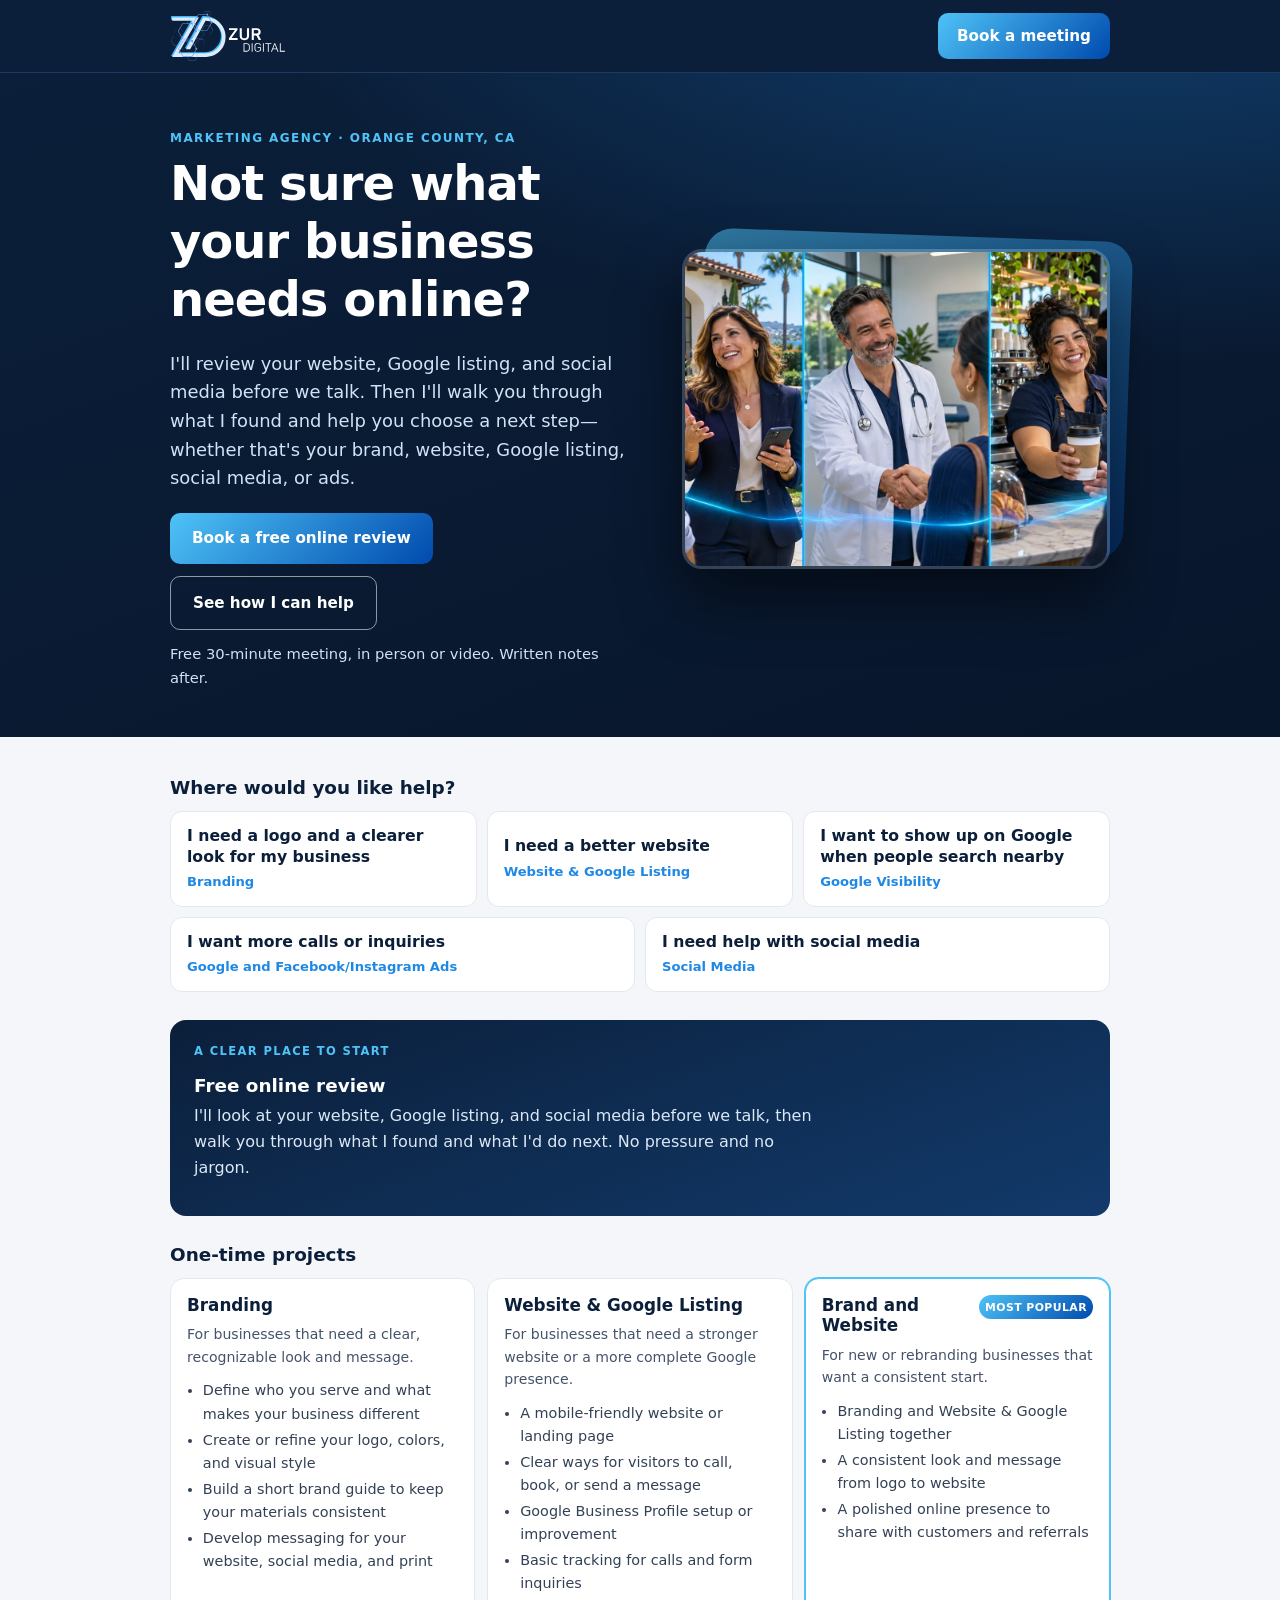
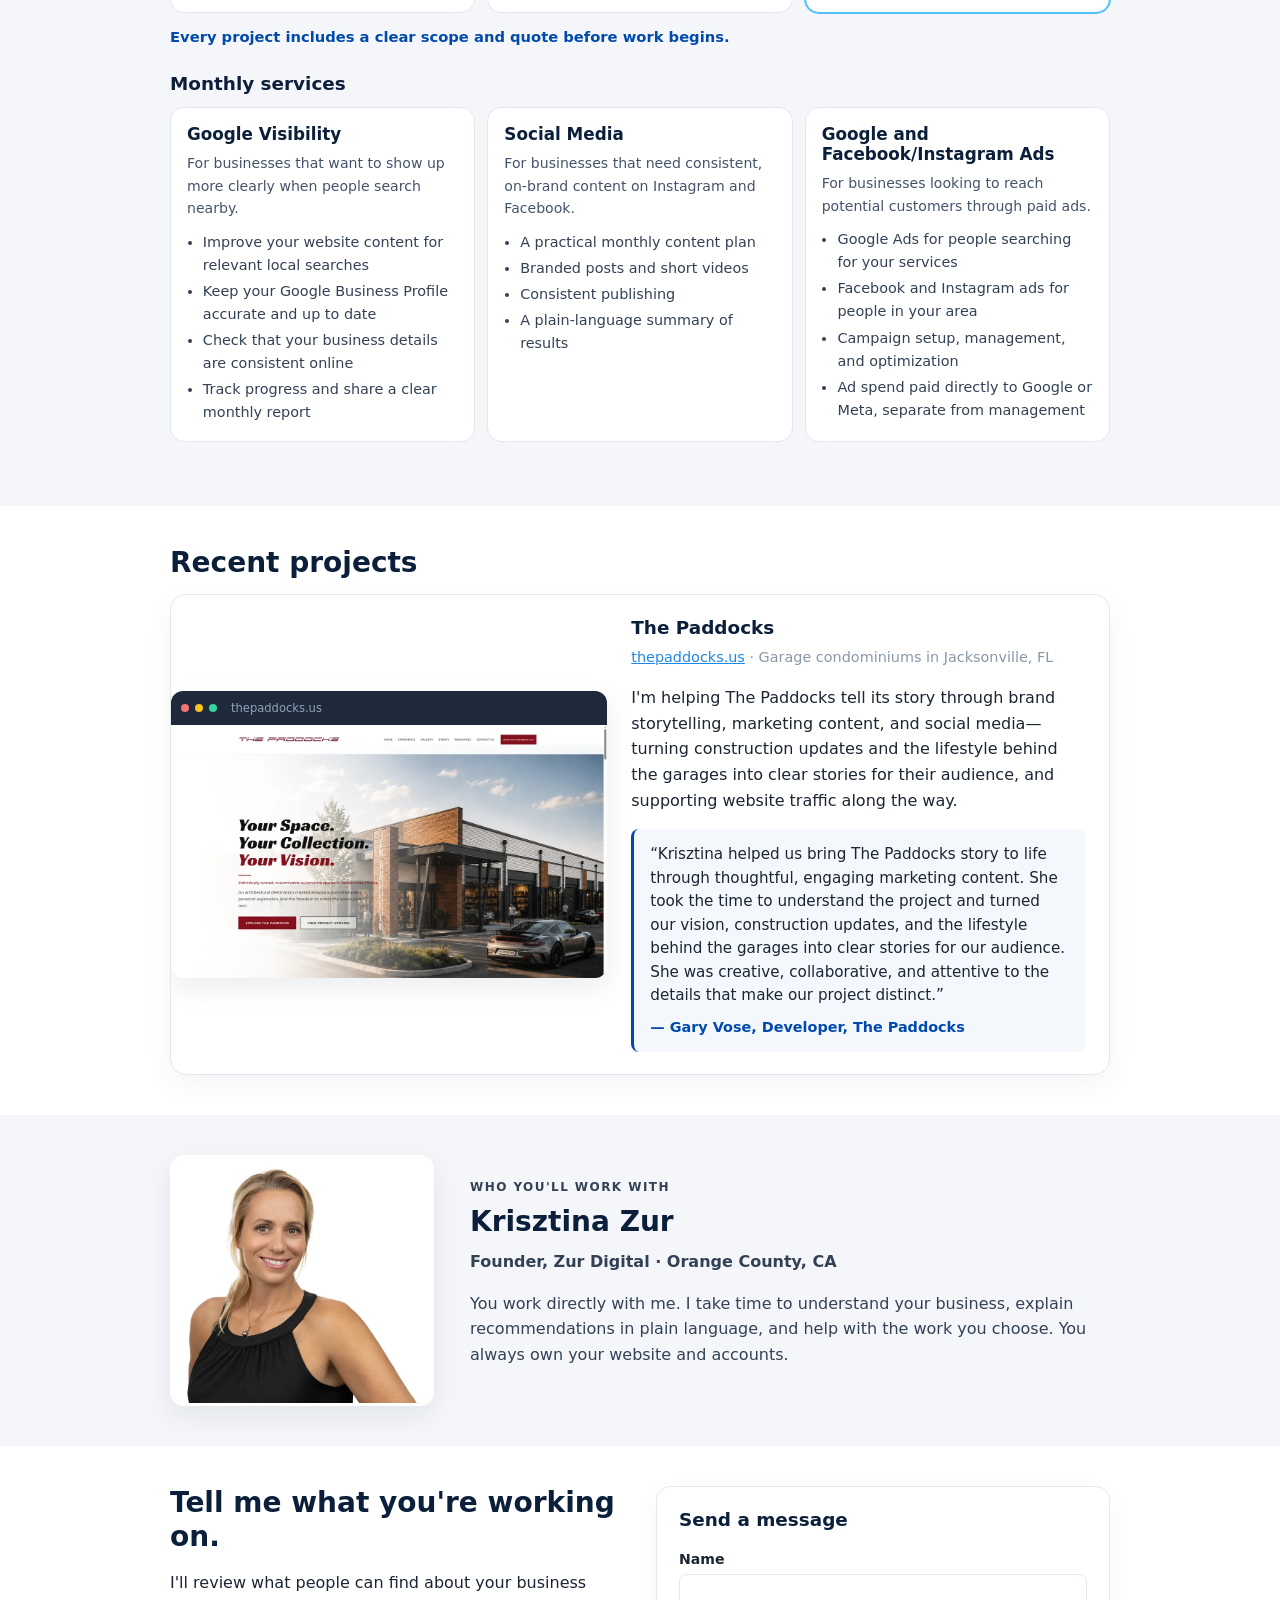
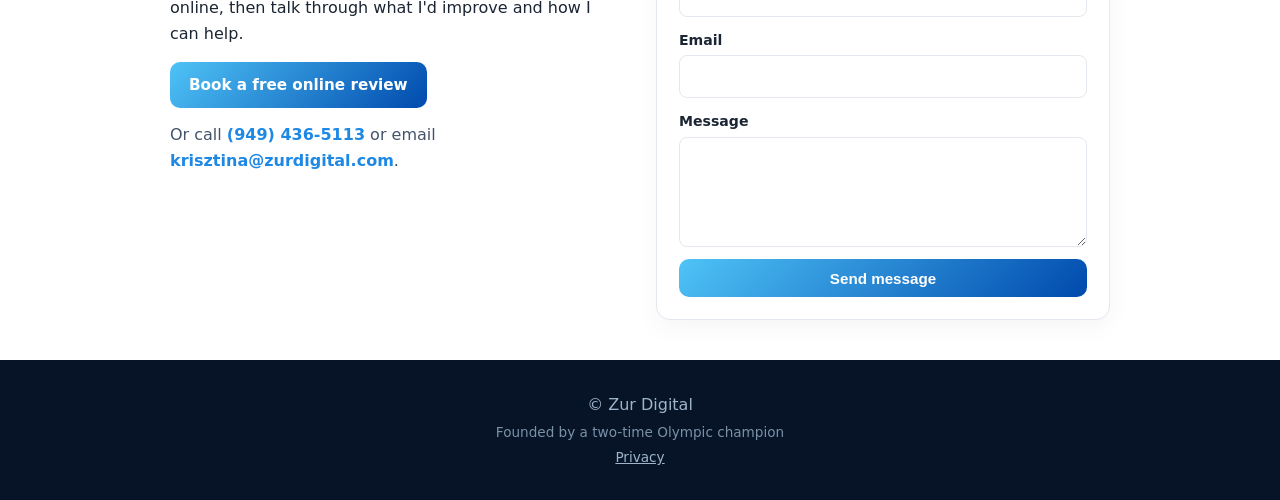
==== index.html @ c1ed2483 "Use krisztina@zurdigital.com as contact email" ====
<!doctype html><html lang="en"><head><meta charset="utf-8"><meta name="viewport" content="width=device-width,initial-scale=1"><title>Zur Digital | Marketing Agency in Orange County, CA</title><meta name="description" content="Zur Digital is a marketing agency in Orange County, CA. Not sure what your business needs online? I'll review your website, Google listing, and social media, then walk you through a clear next step."><link rel="canonical" href="https://zurdigital.com/"><meta property="og:title" content="Zur Digital | Marketing Agency in Orange County, CA"><meta property="og:description" content="Zur Digital is a marketing agency in Orange County, CA. Not sure what your business needs online? I'll review your website, Google listing, and social media, then walk you through a clear next step."><meta property="og:type" content="website"><meta property="og:url" content="https://zurdigital.com/"><meta property="og:image" content="https://zurdigital.com/assets/og/zur-digital-og.jpg"><meta property="og:image:width" content="1200"><meta property="og:image:height" content="630"><meta name="twitter:card" content="summary_large_image"><meta name="twitter:image" content="https://zurdigital.com/assets/og/zur-digital-og.jpg"><link rel="icon" href="favicon.svg" type="image/svg+xml"><link rel="stylesheet" href="styles.css"><script type="application/ld+json">{
 "@context": "https://schema.org",
 "@type": [
  "ProfessionalService",
  "LocalBusiness"
 ],
 "name": "Zur Digital \u2014 Marketing Agency in Orange County, CA",
 "url": "https://zurdigital.com",
 "logo": "https://zurdigital.com/logos/zd-logo-crop.svg",
 "email": "krisztina@zurdigital.com",
 "telephone": "(949) 436-5113",
 "description": "Zur Digital is a marketing agency in Orange County, CA. I help local businesses with brand, website, Google listing, social media, and ads\u2014starting with a free online review.",
 "areaServed": {
  "@type": "AdministrativeArea",
  "name": "Orange County, CA"
 },
 "founder": {
  "@type": "Person",
  "name": "Krisztina Zur"
 }
}</script></head><body id="top"><header class="hdr"><div class="wrap nav"><a href="#top" class="logo"><img src="logos/zd-logo-light.svg" alt="Zur Digital" width="190" height="96" class="logoimg"></a><a class="btn" href="https://calendly.com/krisztinazur/new-meeting" target="_blank" rel="noopener">Book a meeting</a></div></header><main><section class="hero"><div class="wrap hero-grid"><div class="hero-copy"><p class="eyebrow">Marketing Agency · Orange County, CA</p><h1>Not sure what your business needs online?</h1><p class="lead">I'll review your website, Google listing, and social media before we talk. Then I'll walk you through what I found and help you choose a next step—whether that's your brand, website, Google listing, social media, or ads.</p><div class="row"><a class="btn lg" href="https://calendly.com/krisztinazur/new-meeting" target="_blank" rel="noopener">Book a free online review</a><a class="btn ghost lg" href="#offer">See how I can help</a></div><p class="cta-note">Free 30-minute meeting, in person or video. Written notes after.</p></div><div class="hero-visual"><div class="hero-photo-wrap"><img class="hero-photo" src="assets/hero/hero-clients.webp" alt="Local business owner with a phone outside a sunny storefront" width="1152" height="864"></div></div></div></section>
<section id="offer" class="alt"><div class="wrap offer-wrap"><div class="picker" id="need"><h3 class="picker-title">Where would you like help?</h3><div class="need-cards"><a class="need" href="#branding"><span>I need a logo and a clearer look for my business</span><em>Branding</em></a><a class="need" href="#website-google-listing"><span>I need a better website</span><em>Website &amp; Google Listing</em></a><a class="need" href="#google-visibility"><span>I want to show up on Google when people search nearby</span><em>Google Visibility</em></a><a class="need" href="#google-facebook-instagram-ads"><span>I want more calls or inquiries</span><em>Google and Facebook/Instagram Ads</em></a><a class="need" href="#social-media"><span>I need help with social media</span><em>Social Media</em></a></div></div><div class="audit" id="free-online-review"><p class="step-label">A clear place to start</p><h3>Free online review</h3><p>I'll look at your website, Google listing, and social media before we talk, then walk you through what I found and what I'd do next. No pressure and no jargon.</p></div><div class="pkg-group"><h3 class="group-title">One-time projects</h3><div class="pkg-grid"><article class="pkg" id="branding"><div class="pkg-head"><h4>Branding</h4></div><p class="best">For businesses that need a clear, recognizable look and message.</p><ul><li>Define who you serve and what makes your business different</li><li>Create or refine your logo, colors, and visual style</li><li>Build a short brand guide to keep your materials consistent</li><li>Develop messaging for your website, social media, and print</li></ul></article><article class="pkg" id="website-google-listing"><div class="pkg-head"><h4>Website &amp; Google Listing</h4></div><p class="best">For businesses that need a stronger website or a more complete Google presence.</p><ul><li>A mobile-friendly website or landing page</li><li>Clear ways for visitors to call, book, or send a message</li><li>Google Business Profile setup or improvement</li><li>Basic tracking for calls and form inquiries</li></ul></article><article class="pkg popular" id="brand-and-website"><div class="pkg-head"><h4>Brand and Website</h4><span class="pkg-tag">Most popular</span></div><p class="best">For new or rebranding businesses that want a consistent start.</p><ul><li>Branding and Website &amp; Google Listing together</li><li>A consistent look and message from logo to website</li><li>A polished online presence to share with customers and referrals</li></ul></article></div><p class="scope-line">Every project includes a clear scope and quote before work begins.</p></div><div class="pkg-group" id="monthly"><h3 class="group-title">Monthly services</h3><div class="pkg-grid"><article class="pkg" id="google-visibility"><div class="pkg-head"><h4>Google Visibility</h4></div><p class="best">For businesses that want to show up more clearly when people search nearby.</p><ul><li>Improve your website content for relevant local searches</li><li>Keep your Google Business Profile accurate and up to date</li><li>Check that your business details are consistent online</li><li>Track progress and share a clear monthly report</li></ul></article><article class="pkg" id="social-media"><div class="pkg-head"><h4>Social Media</h4></div><p class="best">For businesses that need consistent, on-brand content on Instagram and Facebook.</p><ul><li>A practical monthly content plan</li><li>Branded posts and short videos</li><li>Consistent publishing</li><li>A plain-language summary of results</li></ul></article><article class="pkg" id="google-facebook-instagram-ads"><div class="pkg-head"><h4>Google and Facebook/Instagram Ads</h4></div><p class="best">For businesses looking to reach potential customers through paid ads.</p><ul><li>Google Ads for people searching for your services</li><li>Facebook and Instagram ads for people in your area</li><li>Campaign setup, management, and optimization</li><li>Ad spend paid directly to Google or Meta, separate from management</li></ul></article></div></div></div></section>
<section id="work"><div class="wrap"><h2>Recent projects</h2><article class="work-card"><div class="work-visual"><figure class="browser"><div class="browser-bar"><span></span><span></span><span></span><em>thepaddocks.us</em></div><img src="assets/work/paddocks-1.webp" alt="The Paddocks website" width="1200" height="695" loading="lazy"></figure></div><div class="work-copy"><h3>The Paddocks</h3><p class="tag"><a href="https://thepaddocks.us" target="_blank" rel="noopener">thepaddocks.us</a> · Garage condominiums in Jacksonville, FL</p><p>I'm helping The Paddocks tell its story through brand storytelling, marketing content, and social media—turning construction updates and the lifestyle behind the garages into clear stories for their audience, and supporting website traffic along the way.</p><blockquote class="quote"><p>&ldquo;Krisztina helped us bring The Paddocks story to life through thoughtful, engaging marketing content. She took the time to understand the project and turned our vision, construction updates, and the lifestyle behind the garages into clear stories for our audience. She was creative, collaborative, and attentive to the details that make our project distinct.&rdquo;</p><cite>&mdash; Gary Vose, Developer, The Paddocks</cite></blockquote></div></article></div></section>
<section id="about" class="alt"><div class="wrap about-grid"><div class="about-photo"><img src="assets/krisztina-zur.webp" alt="Krisztina Zur, founder of Zur Digital" width="800" height="760" loading="lazy"></div><div class="about-copy"><p class="eyebrow">Who you'll work with</p><h2>Krisztina Zur</h2><p class="role">Founder, Zur Digital · Orange County, CA</p><p>You work directly with me. I take time to understand your business, explain recommendations in plain language, and help with the work you choose. You always own your website and accounts.</p></div></div></section>
<section id="contact"><div class="wrap contact-grid"><div class="contact-info"><h2>Tell me what you're working on.</h2><p>I'll review what people can find about your business online, then talk through what I'd improve and how I can help.</p><a class="btn" href="https://calendly.com/krisztinazur/new-meeting" target="_blank" rel="noopener">Book a free online review</a><p class="or-reach">Or call <a href="tel:+19494365113">(949) 436-5113</a> or email <a href="mailto:krisztina@zurdigital.com">krisztina@zurdigital.com</a>.</p></div><form class="form" name="contact" method="POST" data-netlify="true" netlify-honeypot="bot-field" action="/thanks.html"><input type="hidden" name="form-name" value="contact"><p class="hp"><label>Don't fill this out <input name="bot-field"></label></p><h3>Send a message</h3><label>Name<input name="name" required autocomplete="name"></label><label>Email<input type="email" name="email" required autocomplete="email"></label><label>Message<textarea name="message" rows="4" required></textarea></label><button class="btn" type="submit">Send message</button></form></div></section></main><footer class="ftr"><div class="wrap"><p>© Zur Digital</p><p class="small">Founded by a two-time Olympic champion</p><p class="small ftr-links"><a href="privacy.html">Privacy</a></p></div></footer></body></html>
---- styles.css ----
:root{
  --navy:#0B1F3A;
  --brand:#004aad;
  --sky:#4FC3F7;
  --blue:#1E88E5;
  --g1:#F4F6F9;
  --g2:#E3E8EF;
  --g3:#8A97A8;
  --ink:#1B2533;
}
*{box-sizing:border-box}
html{scroll-behavior:smooth}
body{margin:0;font:16px/1.6 Inter,"Segoe UI",system-ui,Arial,sans-serif;color:var(--ink);background:#fff}
a{color:var(--blue)}
a:hover{color:var(--brand)}
h1,h2,h3,h4{line-height:1.2;color:var(--navy);margin:0 0 .4em}
h1{font-size:clamp(2rem,5vw,3rem)}
h2{font-size:clamp(1.35rem,3vw,1.75rem)}
h3{font-size:1.15rem}
h4{font-size:1.05rem}
.wrap{max-width:980px;margin:auto;padding:0 20px}
section{padding:40px 0}
.alt{background:var(--g1)}
.eyebrow{text-transform:uppercase;letter-spacing:.12em;font-size:.75rem;font-weight:700;color:var(--blue);margin:0 0 .6em}
.small{font-size:.85rem;color:var(--g3)}
.tag{color:var(--g3);font-size:.9rem;margin:0 0 12px}
.lead{font-size:1.12rem;max-width:34em;color:#334155;margin:0 0 1.1em}
.role{font-weight:600;color:var(--brand);margin:0 0 .8em}
.row{display:flex;gap:12px;flex-wrap:wrap;margin-top:8px;align-items:center}

.btn{
  display:inline-block;background:linear-gradient(135deg,var(--sky),var(--brand));
  color:#fff!important;font-weight:700;padding:.7em 1.25em;border-radius:10px;
  text-decoration:none;border:0;cursor:pointer;font-size:.95rem;
}
.btn.lg{padding:.9em 1.45em}
.btn.ghost{
  background:transparent;border:1.5px solid var(--brand);color:var(--brand)!important;
}
.hero .btn.ghost{border-color:rgba(255,255,255,.55);color:#fff!important}
.hero .btn.ghost:hover{border-color:#fff;background:rgba(255,255,255,.08)}
.btn:hover{filter:brightness(1.05)}

/* Header */
.hdr{background:var(--navy);color:#fff;border-bottom:1px solid #1d3a63;position:sticky;top:0;z-index:9}
.nav{display:flex;align-items:center;justify-content:space-between;min-height:72px}
.logo{display:flex;color:#fff}
.logoimg{height:52px;width:auto}

/* Hero — benefit hook */
.hero{
  background:
    radial-gradient(900px 420px at 90% -20%,#1E88E555,transparent),
    linear-gradient(160deg,var(--navy),#08162b);
  color:#dbe8f5;padding:56px 0 48px;
}
.hero.sm{padding:48px 0}
.hero h1{color:#fff;margin:0 0 .45em;letter-spacing:-.02em}
.hero .eyebrow{color:var(--sky)}
.hero .lead{color:#cfe3f5}
.hero-grid{display:grid;grid-template-columns:1.05fr .95fr;gap:40px;align-items:center}
.hero-visual{position:relative;display:flex;justify-content:center}
.hero-photo-wrap{
  position:relative;width:100%;max-width:480px;
}
.hero-photo-wrap::before{
  content:"";position:absolute;inset:-14px -18px 18px 18px;
  background:linear-gradient(145deg,#4FC3F788,#004aad66);
  border-radius:28px;z-index:0;transform:rotate(2deg);
}
.hero-photo{
  position:relative;z-index:1;display:block;width:100%;height:auto;
  border-radius:20px;object-fit:cover;aspect-ratio:4/3;
  box-shadow:0 28px 60px #0008;border:3px solid rgba(255,255,255,.18);
}

/* Offer / picker / packages */
.offer-wrap > .picker{margin-top:0}
.picker{margin:0 0 28px}
.picker-title{margin:0 0 12px;font-size:1.15rem}
.need-cards{display:grid;grid-template-columns:repeat(2,1fr);gap:10px}
@media (min-width:821px){.need-cards{grid-template-columns:repeat(6,1fr)}.need-cards .need{grid-column:span 2}.need-cards .need:nth-child(n+4){grid-column:span 3}}
.need{
  display:flex;flex-direction:column;gap:4px;justify-content:center;
  background:#fff;border:1.5px solid var(--g2);border-radius:12px;
  padding:14px 16px;text-decoration:none;color:var(--ink);
  transition:.15s border-color,.15s box-shadow,.15s transform;
}
.need:hover{
  border-color:var(--sky);box-shadow:0 8px 20px #1e88e518;transform:translateY(-1px);color:var(--ink);
}
.need span{font-weight:700;color:var(--navy);font-size:.98rem;line-height:1.3}
.need em{font-style:normal;font-size:.82rem;color:var(--blue);font-weight:600}

.audit{
  background:linear-gradient(160deg,var(--navy),#123a6b);color:#dbe8f5;
  border-radius:16px;padding:22px 24px;margin:0 0 28px;
}
.audit h3{color:#fff;margin:0 0 .35em}
.audit p{margin:0 0 14px;max-width:40em}
.step-label{
  text-transform:uppercase;letter-spacing:.12em;font-size:.72rem;font-weight:700;
  color:var(--sky);margin:0 0 6px;
}

.pkg-group{margin:0 0 24px}
.group-title{margin:0 0 12px}
.group-title span{font-weight:500;color:var(--g3);font-size:.9rem}
.pkg-grid{display:grid;grid-template-columns:repeat(3,1fr);gap:12px}
.pkg{
  background:#fff;border:1px solid var(--g2);border-radius:14px;padding:16px 16px 14px;
  scroll-margin-top:88px;display:flex;flex-direction:column;gap:8px;
}
.pkg.popular{border-color:var(--sky);box-shadow:0 0 0 1px var(--sky)}
.pkg-head{display:flex;align-items:flex-start;justify-content:space-between;gap:8px}
.pkg-head h4{margin:0}
.pkg-tag{
  flex-shrink:0;background:linear-gradient(135deg,var(--sky),var(--brand));
  color:#fff;font-size:.68rem;font-weight:700;letter-spacing:.04em;text-transform:uppercase;
  padding:.3em .55em;border-radius:999px;white-space:nowrap;
}
.best{font-size:.88rem;color:#44536a;margin:0}
.pkg ul{margin:0;padding-left:1.1em;font-size:.9rem;color:#334155}
.pkg li{margin:3px 0}
.pkg-note{font-size:.85rem;color:#44536a;margin:0}
.quote-line{margin-top:auto;padding-top:8px;font-size:.82rem;font-weight:600;color:var(--brand)}
.scope-line{margin:12px 0 0;font-size:.92rem;font-weight:600;color:var(--brand)}
.meet-line{margin:0 0 14px;font-weight:600;color:var(--navy)}
.or-reach{margin:14px 0 0;color:#44536a}
.or-reach a{font-weight:600;text-decoration:none}

/* Recent work */
.work-card{
  margin-top:14px;background:#fff;border:1px solid var(--g2);border-radius:16px;
  overflow:hidden;display:grid;grid-template-columns:1fr 1.15fr;
  box-shadow:0 10px 28px #0b1f3a0c;
}
.work-visual{background:#fff;align-self:center;border-radius:12px;overflow:hidden;box-shadow:0 10px 28px #0b1f3a14}
.work-copy{padding:22px 24px}
.work-note{margin:14px 0 0}
.work-thumbs{display:grid;grid-template-columns:repeat(3,1fr);gap:6px;padding:6px;background:#0f172a}
.work-thumbs img{display:block;width:100%;height:auto;border-radius:4px;object-fit:cover;aspect-ratio:16/10}

.browser{margin:0;overflow:hidden}
.browser-bar{display:flex;align-items:center;gap:6px;padding:8px 10px;background:#1e293b}
.browser-bar span{width:8px;height:8px;border-radius:50%;background:#64748b}
.browser-bar span:nth-child(1){background:#f87171}
.browser-bar span:nth-child(2){background:#fbbf24}
.browser-bar span:nth-child(3){background:#34d399}
.browser-bar em{margin-left:8px;color:#94a3b8;font-style:normal;font-size:.72rem}
.browser img{display:block;width:100%;height:auto}
.quote{
  margin:0;padding:14px 16px;border-left:3px solid var(--brand);
  background:#f4f8fd;border-radius:8px;font-size:.95rem;line-height:1.55;
}
.quote p{margin:0}
.quote cite{display:block;margin-top:8px;font-style:normal;font-weight:700;color:var(--brand);font-size:.9rem}

/* About — founder lower on page */
.about-grid{display:grid;grid-template-columns:264px 1fr;gap:36px;align-items:center}
.about-photo img{
  width:100%;height:auto;
  border-radius:14px;display:block;border:3px solid #fff;box-shadow:0 10px 28px #0b1f3a14;
}
.about-copy p{max-width:40em;color:#334155}

/* Contact */
.contact-grid{display:grid;grid-template-columns:1fr 1fr;gap:32px;align-items:start}
.reach{list-style:none;padding:0;margin:0 0 18px}
.reach li{margin:6px 0;font-size:1.05rem}
.reach a{font-weight:600;text-decoration:none}
.form{
  background:#fff;border:1px solid var(--g2);border-radius:14px;padding:22px;
  display:grid;gap:12px;box-shadow:0 8px 24px #0b1f3a0a;
}
.form h3{margin:0 0 4px}
.form label{display:grid;gap:4px;font-weight:600;font-size:.88rem}
.form input,.form textarea{
  font:inherit;padding:.65em .75em;border:1px solid var(--g2);border-radius:8px;
}
.form input:focus,.form textarea:focus{outline:2px solid var(--sky);border-color:transparent}
.hp{position:absolute;left:-10000px;height:1px;overflow:hidden}

/* Footer */
.ftr{background:#071427;color:#9fb4cc;padding:28px 0;text-align:center}
.ftr p{margin:.25em 0}
.ftr .small{color:#7a91a8}


.cta-note{margin:12px 0 0;font-size:.92rem;color:#cfe3f5;max-width:32em}
.ftr a{color:#9fb4cc;text-decoration:underline}
.ftr a:hover{color:#fff}
.ftr-links{margin-top:.6em}
.legal{max-width:40em}
.legal h2{margin:1.4em 0 .4em}
.legal p{color:#334155;margin:0 0 .85em}
.legal .updated{font-size:.85rem;color:var(--g3);margin:0 0 1.2em}
@media(max-width:820px){
  .hero-grid,.pkg-grid{grid-template-columns:1fr}
  .need-cards{grid-template-columns:1fr}
  .hero{padding:40px 0 36px}
}
@media(max-width:720px){
  .about-grid{grid-template-columns:1fr;gap:18px;text-align:center}
  .about-photo{display:flex;justify-content:center}
  .about-copy p{margin-left:auto;margin-right:auto}
  .work-card,.contact-grid{grid-template-columns:1fr}
  section{padding:32px 0}
  .nav{min-height:64px}
  .logoimg{height:44px}
  .hero h1{font-size:clamp(1.75rem,8vw,2.3rem)}
  .hero-photo-wrap{max-width:360px;margin:0 auto}
  .hero-photo-wrap::before{inset:-10px -12px 12px 12px;border-radius:22px}
}
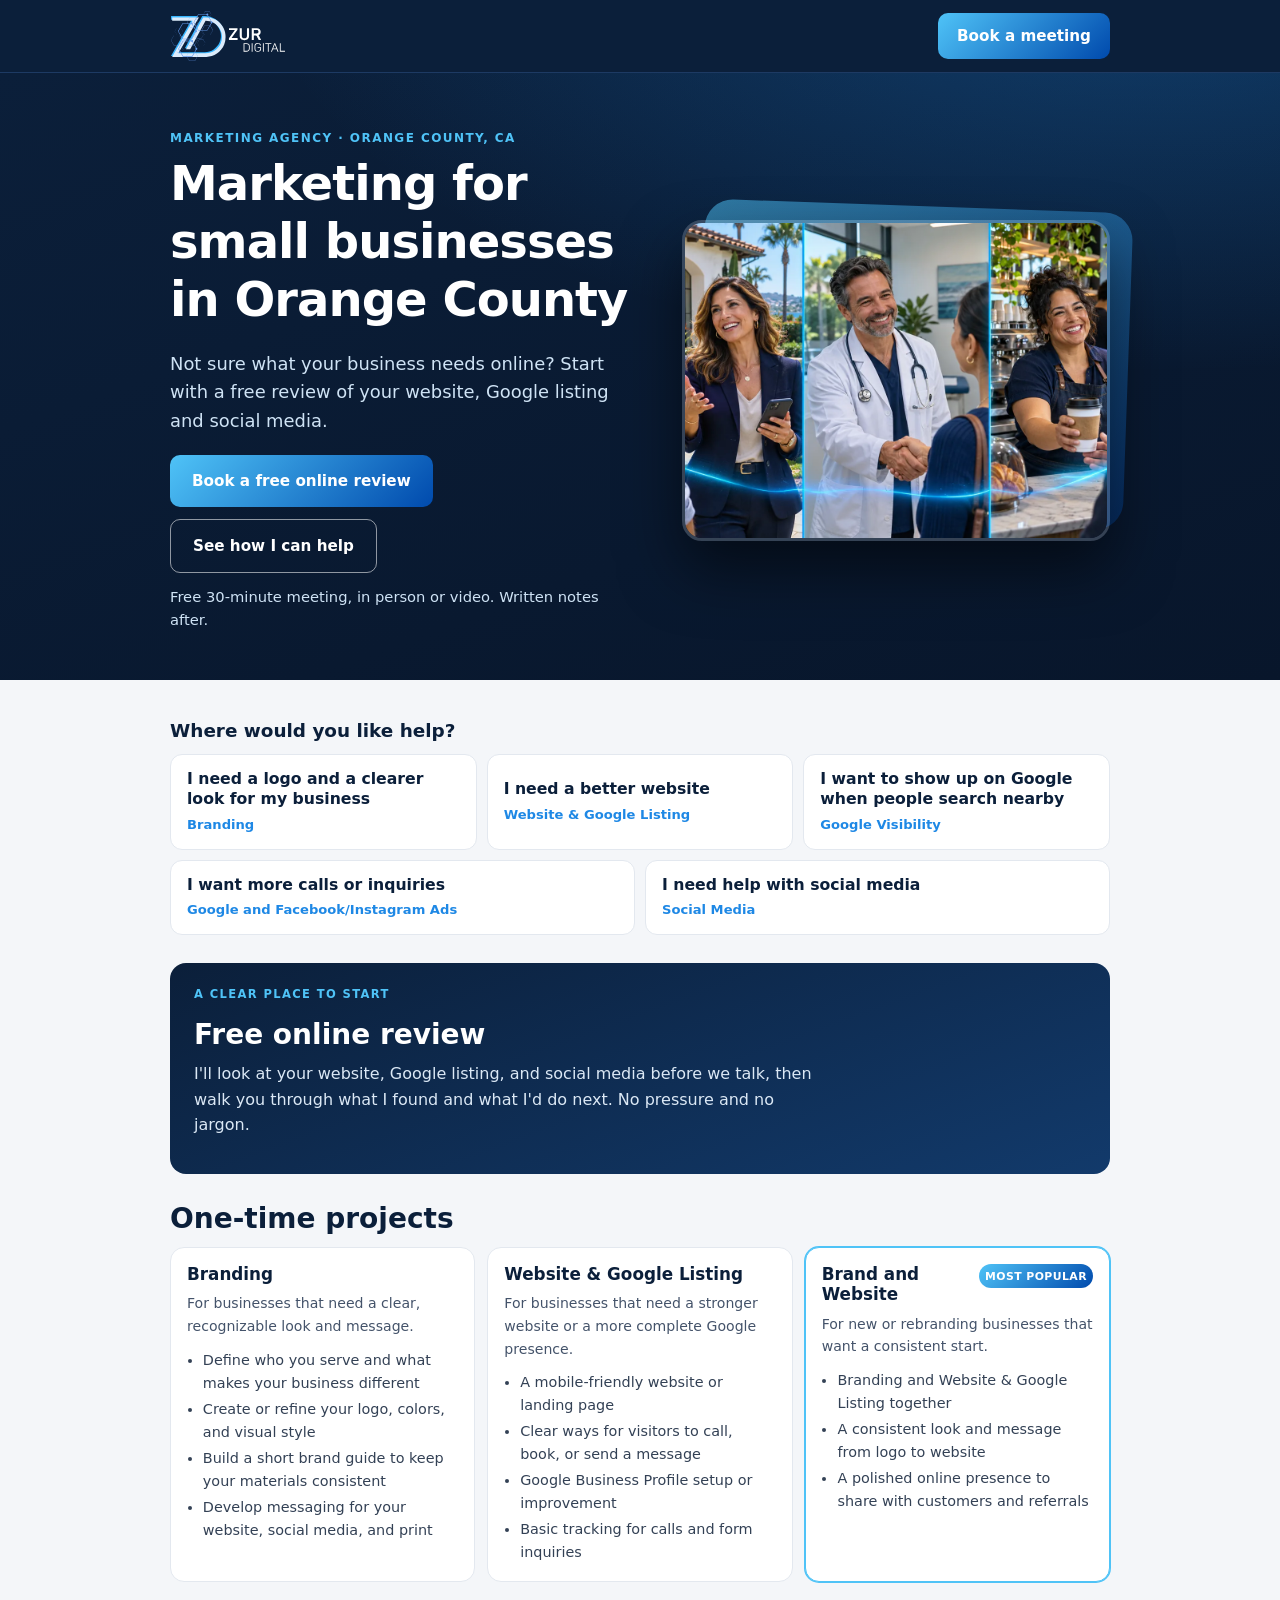
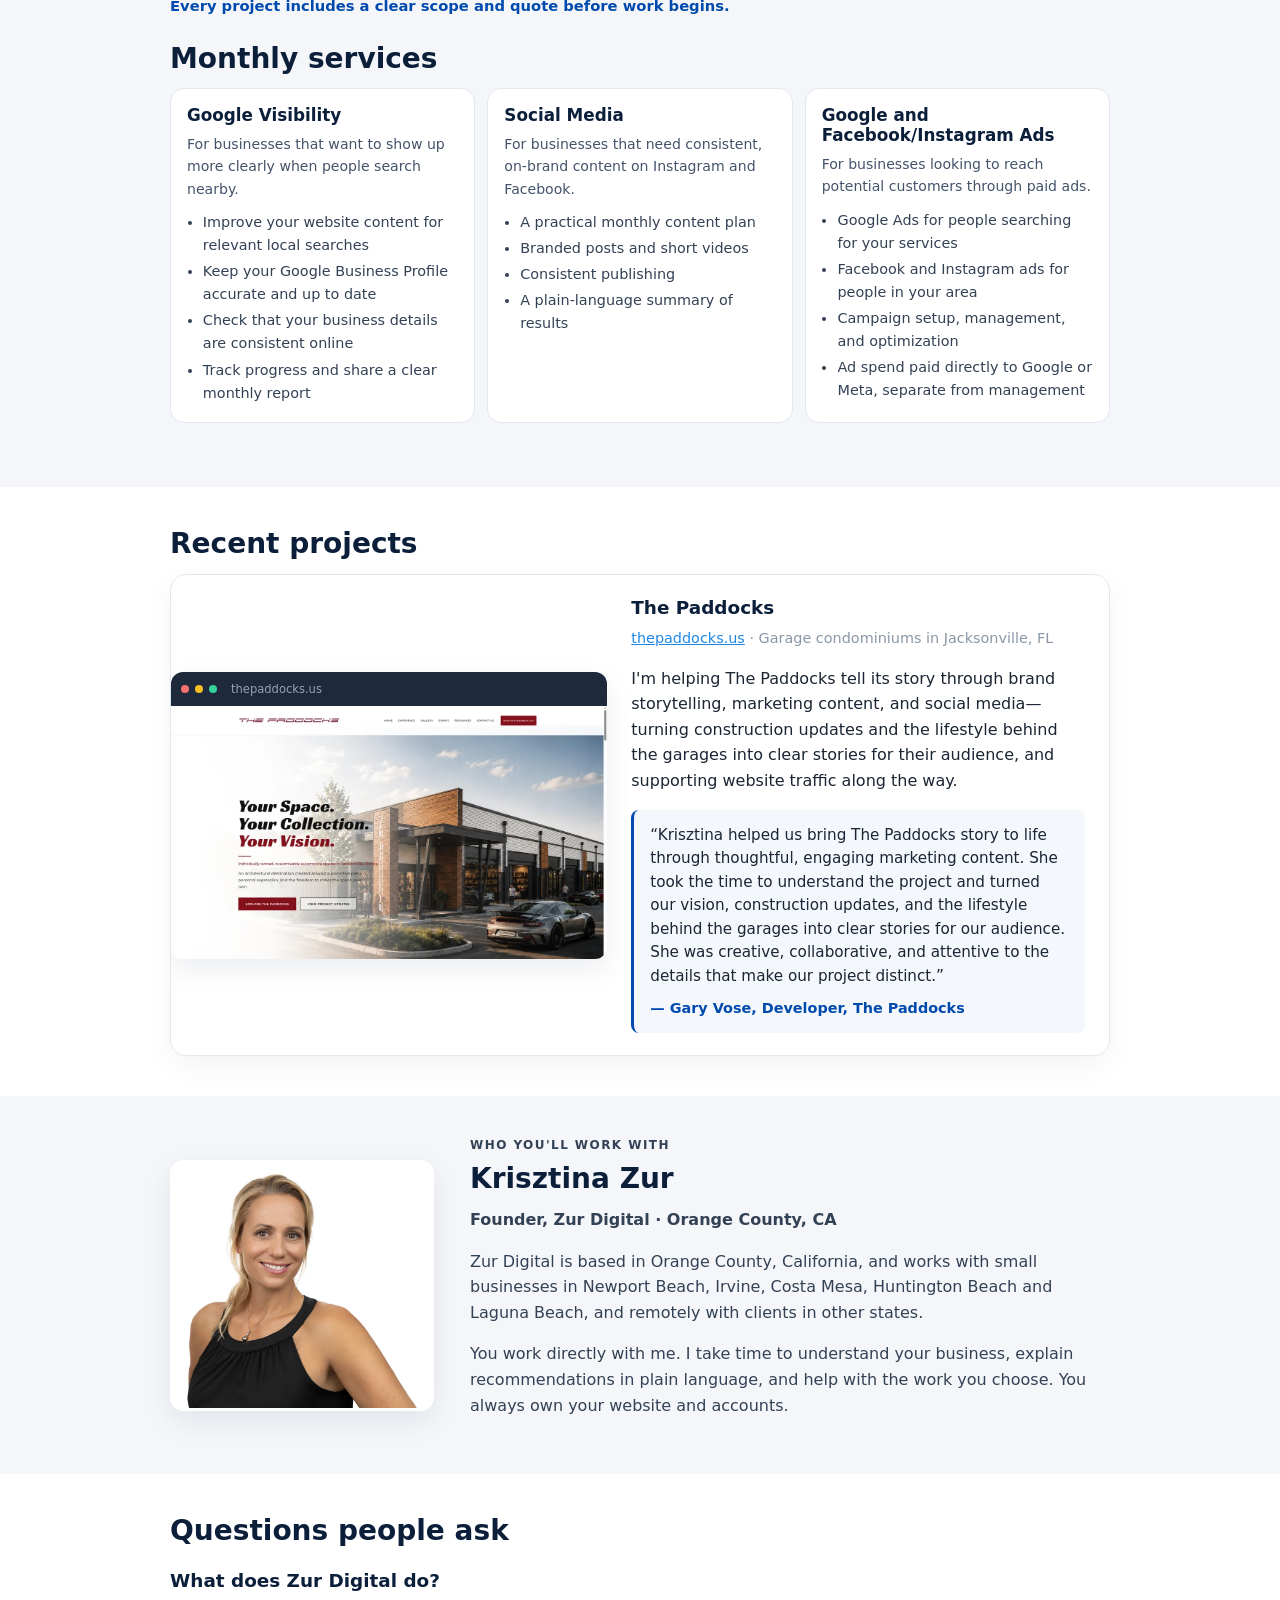
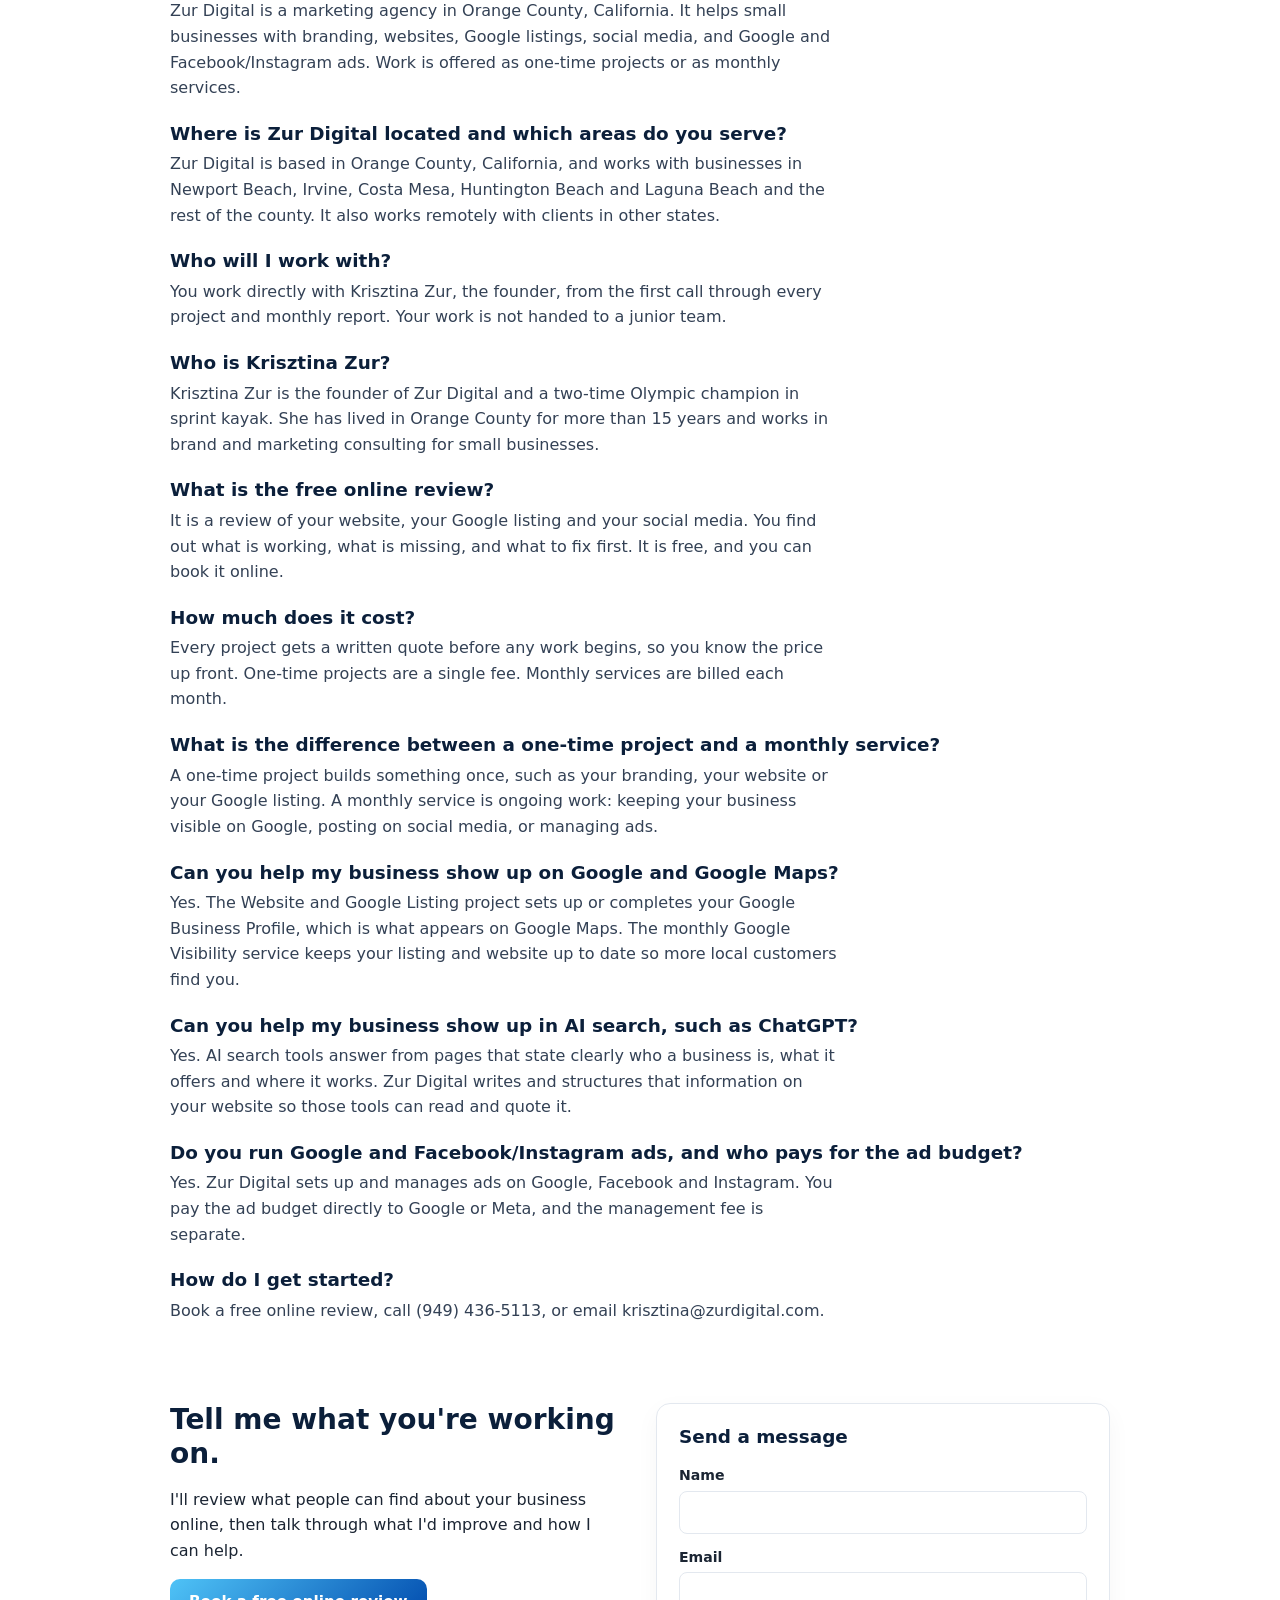
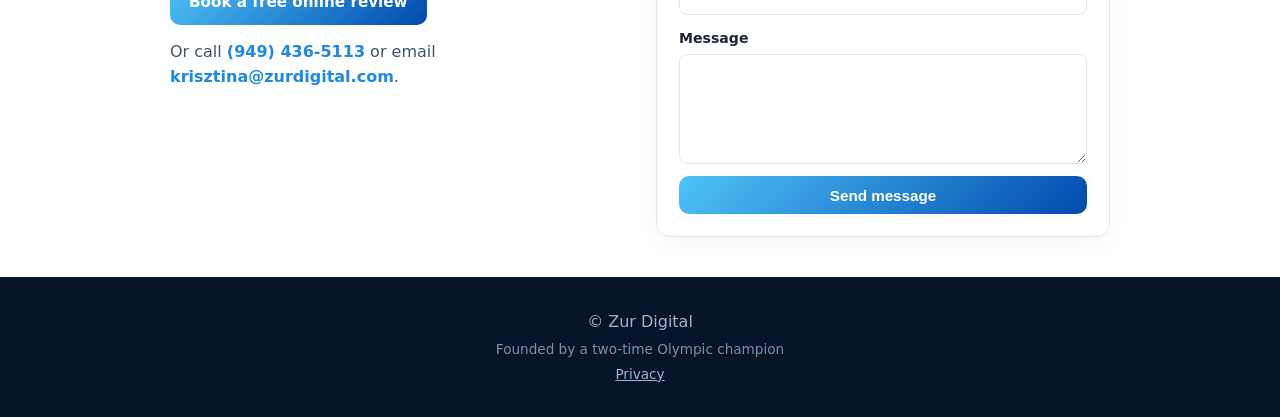
==== commit dc0747a2: "Add home page search additions (preview only) New H1 and supporting line, a service-area sentence, a" ====
--- a/index.html
+++ b/index.html
@@ -1,25 +1,193 @@
-<!doctype html><html lang="en"><head><meta charset="utf-8"><meta name="viewport" content="width=device-width,initial-scale=1"><title>Zur Digital | Marketing Agency in Orange County, CA</title><meta name="description" content="Zur Digital is a marketing agency in Orange County, CA. Not sure what your business needs online? I'll review your website, Google listing, and social media, then walk you through a clear next step."><link rel="canonical" href="https://zurdigital.com/"><meta property="og:title" content="Zur Digital | Marketing Agency in Orange County, CA"><meta property="og:description" content="Zur Digital is a marketing agency in Orange County, CA. Not sure what your business needs online? I'll review your website, Google listing, and social media, then walk you through a clear next step."><meta property="og:type" content="website"><meta property="og:url" content="https://zurdigital.com/"><meta property="og:image" content="https://zurdigital.com/assets/og/zur-digital-og.jpg"><meta property="og:image:width" content="1200"><meta property="og:image:height" content="630"><meta name="twitter:card" content="summary_large_image"><meta name="twitter:image" content="https://zurdigital.com/assets/og/zur-digital-og.jpg"><link rel="icon" href="favicon.svg" type="image/svg+xml"><link rel="stylesheet" href="styles.css"><script type="application/ld+json">{
+<!doctype html><html lang="en"><head><meta charset="utf-8"><!-- Google tag (gtag.js) -->
+<script async src="https://www.googletagmanager.com/gtag/js?id=G-2MHFHZ1X98"></script>
+<script>
+  window.dataLayer = window.dataLayer || [];
+  function gtag(){dataLayer.push(arguments);}
+  gtag('js', new Date());
+  gtag('config', 'G-2MHFHZ1X98');
+</script><meta name="viewport" content="width=device-width,initial-scale=1"><title>Zur Digital | Marketing Agency in Orange County, CA</title><meta name="description" content="Zur Digital is a marketing agency in Orange County, CA. Branding, websites, Google listings, social media and ads for small businesses. Free online review."><link rel="canonical" href="https://zurdigital.com/"><meta property="og:title" content="Zur Digital | Marketing Agency in Orange County, CA"><meta property="og:description" content="Zur Digital is a marketing agency in Orange County, CA. Branding, websites, Google listings, social media and ads for small businesses. Free online review."><meta property="og:type" content="website"><meta property="og:url" content="https://zurdigital.com/"><meta property="og:image" content="https://zurdigital.com/assets/og/zur-digital-og.jpg"><meta property="og:image:width" content="1200"><meta property="og:image:height" content="630"><meta name="twitter:card" content="summary_large_image"><meta name="twitter:image" content="https://zurdigital.com/assets/og/zur-digital-og.jpg"><link rel="icon" href="favicon.svg" type="image/svg+xml"><link rel="stylesheet" href="styles.css"><script type="application/ld+json">{
  "@context": "https://schema.org",
- "@type": [
-  "ProfessionalService",
-  "LocalBusiness"
+ "@type": "ProfessionalService",
+ "name": "Zur Digital",
+ "url": "https://zurdigital.com/",
+ "logo": "https://zurdigital.com/logos/zd-logo-crop.svg",
+ "description": "Marketing agency in Orange County, California. Branding, websites, Google listings, social media and ad management for small businesses.",
+ "telephone": "+1-949-436-5113",
+ "email": "krisztina@zurdigital.com",
+ "address": {
+  "@type": "PostalAddress",
+  "addressRegion": "CA",
+  "addressCountry": "US"
+ },
+ "areaServed": [
+  {
+   "@type": "AdministrativeArea",
+   "name": "Orange County, California"
+  },
+  {
+   "@type": "City",
+   "name": "Newport Beach"
+  },
+  {
+   "@type": "City",
+   "name": "Irvine"
+  },
+  {
+   "@type": "City",
+   "name": "Costa Mesa"
+  },
+  {
+   "@type": "City",
+   "name": "Huntington Beach"
+  },
+  {
+   "@type": "City",
+   "name": "Laguna Beach"
+  }
  ],
- "name": "Zur Digital \u2014 Marketing Agency in Orange County, CA",
- "url": "https://zurdigital.com",
- "logo": "https://zurdigital.com/logos/zd-logo-crop.svg",
- "email": "krisztina@zurdigital.com",
- "telephone": "(949) 436-5113",
- "description": "Zur Digital is a marketing agency in Orange County, CA. I help local businesses with brand, website, Google listing, social media, and ads\u2014starting with a free online review.",
- "areaServed": {
-  "@type": "AdministrativeArea",
-  "name": "Orange County, CA"
- },
  "founder": {
   "@type": "Person",
-  "name": "Krisztina Zur"
+  "name": "Krisztina Zur",
+  "jobTitle": "Founder",
+  "description": "Two-time Olympic champion in sprint kayak and founder of Zur Digital."
+ },
+ "hasOfferCatalog": {
+  "@type": "OfferCatalog",
+  "name": "Marketing services",
+  "itemListElement": [
+   {
+    "@type": "Offer",
+    "itemOffered": {
+     "@type": "Service",
+     "name": "Branding"
+    }
+   },
+   {
+    "@type": "Offer",
+    "itemOffered": {
+     "@type": "Service",
+     "name": "Website and Google Listing"
+    }
+   },
+   {
+    "@type": "Offer",
+    "itemOffered": {
+     "@type": "Service",
+     "name": "Google Visibility"
+    }
+   },
+   {
+    "@type": "Offer",
+    "itemOffered": {
+     "@type": "Service",
+     "name": "Social Media Management"
+    }
+   },
+   {
+    "@type": "Offer",
+    "itemOffered": {
+     "@type": "Service",
+     "name": "Google and Facebook/Instagram Ads Management"
+    }
+   }
+  ]
  }
-}</script></head><body id="top"><header class="hdr"><div class="wrap nav"><a href="#top" class="logo"><img src="logos/zd-logo-light.svg" alt="Zur Digital" width="190" height="96" class="logoimg"></a><a class="btn" href="https://calendly.com/krisztinazur/new-meeting" target="_blank" rel="noopener">Book a meeting</a></div></header><main><section class="hero"><div class="wrap hero-grid"><div class="hero-copy"><p class="eyebrow">Marketing Agency · Orange County, CA</p><h1>Not sure what your business needs online?</h1><p class="lead">I'll review your website, Google listing, and social media before we talk. Then I'll walk you through what I found and help you choose a next step—whether that's your brand, website, Google listing, social media, or ads.</p><div class="row"><a class="btn lg" href="https://calendly.com/krisztinazur/new-meeting" target="_blank" rel="noopener">Book a free online review</a><a class="btn ghost lg" href="#offer">See how I can help</a></div><p class="cta-note">Free 30-minute meeting, in person or video. Written notes after.</p></div><div class="hero-visual"><div class="hero-photo-wrap"><img class="hero-photo" src="assets/hero/hero-clients.webp" alt="Local business owner with a phone outside a sunny storefront" width="1152" height="864"></div></div></div></section>
-<section id="offer" class="alt"><div class="wrap offer-wrap"><div class="picker" id="need"><h3 class="picker-title">Where would you like help?</h3><div class="need-cards"><a class="need" href="#branding"><span>I need a logo and a clearer look for my business</span><em>Branding</em></a><a class="need" href="#website-google-listing"><span>I need a better website</span><em>Website &amp; Google Listing</em></a><a class="need" href="#google-visibility"><span>I want to show up on Google when people search nearby</span><em>Google Visibility</em></a><a class="need" href="#google-facebook-instagram-ads"><span>I want more calls or inquiries</span><em>Google and Facebook/Instagram Ads</em></a><a class="need" href="#social-media"><span>I need help with social media</span><em>Social Media</em></a></div></div><div class="audit" id="free-online-review"><p class="step-label">A clear place to start</p><h3>Free online review</h3><p>I'll look at your website, Google listing, and social media before we talk, then walk you through what I found and what I'd do next. No pressure and no jargon.</p></div><div class="pkg-group"><h3 class="group-title">One-time projects</h3><div class="pkg-grid"><article class="pkg" id="branding"><div class="pkg-head"><h4>Branding</h4></div><p class="best">For businesses that need a clear, recognizable look and message.</p><ul><li>Define who you serve and what makes your business different</li><li>Create or refine your logo, colors, and visual style</li><li>Build a short brand guide to keep your materials consistent</li><li>Develop messaging for your website, social media, and print</li></ul></article><article class="pkg" id="website-google-listing"><div class="pkg-head"><h4>Website &amp; Google Listing</h4></div><p class="best">For businesses that need a stronger website or a more complete Google presence.</p><ul><li>A mobile-friendly website or landing page</li><li>Clear ways for visitors to call, book, or send a message</li><li>Google Business Profile setup or improvement</li><li>Basic tracking for calls and form inquiries</li></ul></article><article class="pkg popular" id="brand-and-website"><div class="pkg-head"><h4>Brand and Website</h4><span class="pkg-tag">Most popular</span></div><p class="best">For new or rebranding businesses that want a consistent start.</p><ul><li>Branding and Website &amp; Google Listing together</li><li>A consistent look and message from logo to website</li><li>A polished online presence to share with customers and referrals</li></ul></article></div><p class="scope-line">Every project includes a clear scope and quote before work begins.</p></div><div class="pkg-group" id="monthly"><h3 class="group-title">Monthly services</h3><div class="pkg-grid"><article class="pkg" id="google-visibility"><div class="pkg-head"><h4>Google Visibility</h4></div><p class="best">For businesses that want to show up more clearly when people search nearby.</p><ul><li>Improve your website content for relevant local searches</li><li>Keep your Google Business Profile accurate and up to date</li><li>Check that your business details are consistent online</li><li>Track progress and share a clear monthly report</li></ul></article><article class="pkg" id="social-media"><div class="pkg-head"><h4>Social Media</h4></div><p class="best">For businesses that need consistent, on-brand content on Instagram and Facebook.</p><ul><li>A practical monthly content plan</li><li>Branded posts and short videos</li><li>Consistent publishing</li><li>A plain-language summary of results</li></ul></article><article class="pkg" id="google-facebook-instagram-ads"><div class="pkg-head"><h4>Google and Facebook/Instagram Ads</h4></div><p class="best">For businesses looking to reach potential customers through paid ads.</p><ul><li>Google Ads for people searching for your services</li><li>Facebook and Instagram ads for people in your area</li><li>Campaign setup, management, and optimization</li><li>Ad spend paid directly to Google or Meta, separate from management</li></ul></article></div></div></div></section>
+}</script><script type="application/ld+json">{
+ "@context": "https://schema.org",
+ "@type": "FAQPage",
+ "mainEntity": [
+  {
+   "@type": "Question",
+   "name": "What does Zur Digital do?",
+   "acceptedAnswer": {
+    "@type": "Answer",
+    "text": "Zur Digital is a marketing agency in Orange County, California. It helps small businesses with branding, websites, Google listings, social media, and Google and Facebook/Instagram ads. Work is offered as one-time projects or as monthly services."
+   }
+  },
+  {
+   "@type": "Question",
+   "name": "Where is Zur Digital located and which areas do you serve?",
+   "acceptedAnswer": {
+    "@type": "Answer",
+    "text": "Zur Digital is based in Orange County, California, and works with businesses in Newport Beach, Irvine, Costa Mesa, Huntington Beach and Laguna Beach and the rest of the county. It also works remotely with clients in other states."
+   }
+  },
+  {
+   "@type": "Question",
+   "name": "Who will I work with?",
+   "acceptedAnswer": {
+    "@type": "Answer",
+    "text": "You work directly with Krisztina Zur, the founder, from the first call through every project and monthly report. Your work is not handed to a junior team."
+   }
+  },
+  {
+   "@type": "Question",
+   "name": "Who is Krisztina Zur?",
+   "acceptedAnswer": {
+    "@type": "Answer",
+    "text": "Krisztina Zur is the founder of Zur Digital and a two-time Olympic champion in sprint kayak. She has lived in Orange County for more than 15 years and works in brand and marketing consulting for small businesses."
+   }
+  },
+  {
+   "@type": "Question",
+   "name": "What is the free online review?",
+   "acceptedAnswer": {
+    "@type": "Answer",
+    "text": "It is a review of your website, your Google listing and your social media. You find out what is working, what is missing, and what to fix first. It is free, and you can book it online."
+   }
+  },
+  {
+   "@type": "Question",
+   "name": "How much does it cost?",
+   "acceptedAnswer": {
+    "@type": "Answer",
+    "text": "Every project gets a written quote before any work begins, so you know the price up front. One-time projects are a single fee. Monthly services are billed each month."
+   }
+  },
+  {
+   "@type": "Question",
+   "name": "What is the difference between a one-time project and a monthly service?",
+   "acceptedAnswer": {
+    "@type": "Answer",
+    "text": "A one-time project builds something once, such as your branding, your website or your Google listing. A monthly service is ongoing work: keeping your business visible on Google, posting on social media, or managing ads."
+   }
+  },
+  {
+   "@type": "Question",
+   "name": "Can you help my business show up on Google and Google Maps?",
+   "acceptedAnswer": {
+    "@type": "Answer",
+    "text": "Yes. The Website and Google Listing project sets up or completes your Google Business Profile, which is what appears on Google Maps. The monthly Google Visibility service keeps your listing and website up to date so more local customers find you."
+   }
+  },
+  {
+   "@type": "Question",
+   "name": "Can you help my business show up in AI search, such as ChatGPT?",
+   "acceptedAnswer": {
+    "@type": "Answer",
+    "text": "Yes. AI search tools answer from pages that state clearly who a business is, what it offers and where it works. Zur Digital writes and structures that information on your website so those tools can read and quote it."
+   }
+  },
+  {
+   "@type": "Question",
+   "name": "Do you run Google and Facebook/Instagram ads, and who pays for the ad budget?",
+   "acceptedAnswer": {
+    "@type": "Answer",
+    "text": "Yes. Zur Digital sets up and manages ads on Google, Facebook and Instagram. You pay the ad budget directly to Google or Meta, and the management fee is separate."
+   }
+  },
+  {
+   "@type": "Question",
+   "name": "How do I get started?",
+   "acceptedAnswer": {
+    "@type": "Answer",
+    "text": "Book a free online review, call (949) 436-5113, or email krisztina@zurdigital.com."
+   }
+  }
+ ]
+}</script></head><body id="top"><header class="hdr"><div class="wrap nav"><a href="#top" class="logo"><img src="logos/zd-logo-light.svg" alt="Zur Digital" width="190" height="96" class="logoimg"></a><a class="btn" href="https://calendly.com/krisztinazur/new-meeting" target="_blank" rel="noopener">Book a meeting</a></div></header><main><section class="hero"><div class="wrap hero-grid"><div class="hero-copy"><p class="eyebrow">Marketing Agency · Orange County, CA</p><h1>Marketing for small businesses in Orange County</h1><p class="lead">Not sure what your business needs online? Start with a free review of your website, Google listing and social media.</p><div class="row"><a class="btn lg" href="https://calendly.com/krisztinazur/new-meeting" target="_blank" rel="noopener">Book a free online review</a><a class="btn ghost lg" href="#offer">See how I can help</a></div><p class="cta-note">Free 30-minute meeting, in person or video. Written notes after.</p></div><div class="hero-visual"><div class="hero-photo-wrap"><img class="hero-photo" src="assets/hero/hero-clients.webp" alt="Local business owner with a phone outside a sunny storefront" width="1152" height="864"></div></div></div></section>
+<section id="offer" class="alt"><div class="wrap offer-wrap"><div class="picker" id="need"><h2 class="picker-title">Where would you like help?</h2><div class="need-cards"><a class="need" href="#branding"><span>I need a logo and a clearer look for my business</span><em>Branding</em></a><a class="need" href="#website-google-listing"><span>I need a better website</span><em>Website &amp; Google Listing</em></a><a class="need" href="#google-visibility"><span>I want to show up on Google when people search nearby</span><em>Google Visibility</em></a><a class="need" href="#google-facebook-instagram-ads"><span>I want more calls or inquiries</span><em>Google and Facebook/Instagram Ads</em></a><a class="need" href="#social-media"><span>I need help with social media</span><em>Social Media</em></a></div></div><div class="audit" id="free-online-review"><p class="step-label">A clear place to start</p><h2>Free online review</h2><p>I'll look at your website, Google listing, and social media before we talk, then walk you through what I found and what I'd do next. No pressure and no jargon.</p></div><div class="pkg-group"><h2 class="group-title">One-time projects</h2><div class="pkg-grid"><article class="pkg" id="branding"><div class="pkg-head"><h3>Branding</h3></div><p class="best">For businesses that need a clear, recognizable look and message.</p><ul><li>Define who you serve and what makes your business different</li><li>Create or refine your logo, colors, and visual style</li><li>Build a short brand guide to keep your materials consistent</li><li>Develop messaging for your website, social media, and print</li></ul></article><article class="pkg" id="website-google-listing"><div class="pkg-head"><h3>Website &amp; Google Listing</h3></div><p class="best">For businesses that need a stronger website or a more complete Google presence.</p><ul><li>A mobile-friendly website or landing page</li><li>Clear ways for visitors to call, book, or send a message</li><li>Google Business Profile setup or improvement</li><li>Basic tracking for calls and form inquiries</li></ul></article><article class="pkg popular" id="brand-and-website"><div class="pkg-head"><h3>Brand and Website</h3><span class="pkg-tag">Most popular</span></div><p class="best">For new or rebranding businesses that want a consistent start.</p><ul><li>Branding and Website &amp; Google Listing together</li><li>A consistent look and message from logo to website</li><li>A polished online presence to share with customers and referrals</li></ul></article></div><p class="scope-line">Every project includes a clear scope and quote before work begins.</p></div><div class="pkg-group" id="monthly"><h2 class="group-title">Monthly services</h2><div class="pkg-grid"><article class="pkg" id="google-visibility"><div class="pkg-head"><h3>Google Visibility</h3></div><p class="best">For businesses that want to show up more clearly when people search nearby.</p><ul><li>Improve your website content for relevant local searches</li><li>Keep your Google Business Profile accurate and up to date</li><li>Check that your business details are consistent online</li><li>Track progress and share a clear monthly report</li></ul></article><article class="pkg" id="social-media"><div class="pkg-head"><h3>Social Media</h3></div><p class="best">For businesses that need consistent, on-brand content on Instagram and Facebook.</p><ul><li>A practical monthly content plan</li><li>Branded posts and short videos</li><li>Consistent publishing</li><li>A plain-language summary of results</li></ul></article><article class="pkg" id="google-facebook-instagram-ads"><div class="pkg-head"><h3>Google and Facebook/Instagram Ads</h3></div><p class="best">For businesses looking to reach potential customers through paid ads.</p><ul><li>Google Ads for people searching for your services</li><li>Facebook and Instagram ads for people in your area</li><li>Campaign setup, management, and optimization</li><li>Ad spend paid directly to Google or Meta, separate from management</li></ul></article></div></div></div></section>
 <section id="work"><div class="wrap"><h2>Recent projects</h2><article class="work-card"><div class="work-visual"><figure class="browser"><div class="browser-bar"><span></span><span></span><span></span><em>thepaddocks.us</em></div><img src="assets/work/paddocks-1.webp" alt="The Paddocks website" width="1200" height="695" loading="lazy"></figure></div><div class="work-copy"><h3>The Paddocks</h3><p class="tag"><a href="https://thepaddocks.us" target="_blank" rel="noopener">thepaddocks.us</a> · Garage condominiums in Jacksonville, FL</p><p>I'm helping The Paddocks tell its story through brand storytelling, marketing content, and social media—turning construction updates and the lifestyle behind the garages into clear stories for their audience, and supporting website traffic along the way.</p><blockquote class="quote"><p>&ldquo;Krisztina helped us bring The Paddocks story to life through thoughtful, engaging marketing content. She took the time to understand the project and turned our vision, construction updates, and the lifestyle behind the garages into clear stories for our audience. She was creative, collaborative, and attentive to the details that make our project distinct.&rdquo;</p><cite>&mdash; Gary Vose, Developer, The Paddocks</cite></blockquote></div></article></div></section>
-<section id="about" class="alt"><div class="wrap about-grid"><div class="about-photo"><img src="assets/krisztina-zur.webp" alt="Krisztina Zur, founder of Zur Digital" width="800" height="760" loading="lazy"></div><div class="about-copy"><p class="eyebrow">Who you'll work with</p><h2>Krisztina Zur</h2><p class="role">Founder, Zur Digital · Orange County, CA</p><p>You work directly with me. I take time to understand your business, explain recommendations in plain language, and help with the work you choose. You always own your website and accounts.</p></div></div></section>
-<section id="contact"><div class="wrap contact-grid"><div class="contact-info"><h2>Tell me what you're working on.</h2><p>I'll review what people can find about your business online, then talk through what I'd improve and how I can help.</p><a class="btn" href="https://calendly.com/krisztinazur/new-meeting" target="_blank" rel="noopener">Book a free online review</a><p class="or-reach">Or call <a href="tel:+19494365113">(949) 436-5113</a> or email <a href="mailto:krisztina@zurdigital.com">krisztina@zurdigital.com</a>.</p></div><form class="form" name="contact" method="POST" data-netlify="true" netlify-honeypot="bot-field" action="/thanks.html"><input type="hidden" name="form-name" value="contact"><p class="hp"><label>Don't fill this out <input name="bot-field"></label></p><h3>Send a message</h3><label>Name<input name="name" required autocomplete="name"></label><label>Email<input type="email" name="email" required autocomplete="email"></label><label>Message<textarea name="message" rows="4" required></textarea></label><button class="btn" type="submit">Send message</button></form></div></section></main><footer class="ftr"><div class="wrap"><p>© Zur Digital</p><p class="small">Founded by a two-time Olympic champion</p><p class="small ftr-links"><a href="privacy.html">Privacy</a></p></div></footer></body></html>+<section id="about" class="alt"><div class="wrap about-grid"><div class="about-photo"><img src="assets/krisztina-zur.webp" alt="Krisztina Zur, founder of Zur Digital" width="800" height="760" loading="lazy"></div><div class="about-copy"><p class="eyebrow">Who you'll work with</p><h2>Krisztina Zur</h2><p class="role">Founder, Zur Digital · Orange County, CA</p><p>Zur Digital is based in Orange County, California, and works with small businesses in Newport Beach, Irvine, Costa Mesa, Huntington Beach and Laguna Beach, and remotely with clients in other states.</p><p>You work directly with me. I take time to understand your business, explain recommendations in plain language, and help with the work you choose. You always own your website and accounts.</p></div></div></section>
+<section id="faq"><div class="wrap"><h2>Questions people ask</h2><h3>What does Zur Digital do?</h3><p>Zur Digital is a marketing agency in Orange County, California. It helps small businesses with branding, websites, Google listings, social media, and Google and Facebook/Instagram ads. Work is offered as one-time projects or as monthly services.</p><h3>Where is Zur Digital located and which areas do you serve?</h3><p>Zur Digital is based in Orange County, California, and works with businesses in Newport Beach, Irvine, Costa Mesa, Huntington Beach and Laguna Beach and the rest of the county. It also works remotely with clients in other states.</p><h3>Who will I work with?</h3><p>You work directly with Krisztina Zur, the founder, from the first call through every project and monthly report. Your work is not handed to a junior team.</p><h3>Who is Krisztina Zur?</h3><p>Krisztina Zur is the founder of Zur Digital and a two-time Olympic champion in sprint kayak. She has lived in Orange County for more than 15 years and works in brand and marketing consulting for small businesses.</p><h3>What is the free online review?</h3><p>It is a review of your website, your Google listing and your social media. You find out what is working, what is missing, and what to fix first. It is free, and you can book it online.</p><h3>How much does it cost?</h3><p>Every project gets a written quote before any work begins, so you know the price up front. One-time projects are a single fee. Monthly services are billed each month.</p><h3>What is the difference between a one-time project and a monthly service?</h3><p>A one-time project builds something once, such as your branding, your website or your Google listing. A monthly service is ongoing work: keeping your business visible on Google, posting on social media, or managing ads.</p><h3>Can you help my business show up on Google and Google Maps?</h3><p>Yes. The Website and Google Listing project sets up or completes your Google Business Profile, which is what appears on Google Maps. The monthly Google Visibility service keeps your listing and website up to date so more local customers find you.</p><h3>Can you help my business show up in AI search, such as ChatGPT?</h3><p>Yes. AI search tools answer from pages that state clearly who a business is, what it offers and where it works. Zur Digital writes and structures that information on your website so those tools can read and quote it.</p><h3>Do you run Google and Facebook/Instagram ads, and who pays for the ad budget?</h3><p>Yes. Zur Digital sets up and manages ads on Google, Facebook and Instagram. You pay the ad budget directly to Google or Meta, and the management fee is separate.</p><h3>How do I get started?</h3><p>Book a free online review, call (949) 436-5113, or email krisztina@zurdigital.com.</p></div></section>
+<section id="contact"><div class="wrap contact-grid"><div class="contact-info"><h2>Tell me what you're working on.</h2><p>I'll review what people can find about your business online, then talk through what I'd improve and how I can help.</p><a class="btn" href="https://calendly.com/krisztinazur/new-meeting" target="_blank" rel="noopener">Book a free online review</a><p class="or-reach">Or call <a href="tel:+19494365113">(949) 436-5113</a> or email <a href="mailto:krisztina@zurdigital.com">krisztina@zurdigital.com</a>.</p></div><form name="contact" method="POST" data-netlify="true" netlify-honeypot="bot-field" action="/thanks.html" hidden aria-hidden="true"><input type="hidden" name="form-name" value="contact"><input name="bot-field"><input name="name"><input type="email" name="email"><textarea name="message"></textarea></form><form class="form" name="contact" method="POST" action="/thanks.html"><input type="hidden" name="form-name" value="contact"><p class="hp"><label>Don't fill this out <input name="bot-field"></label></p><h3>Send a message</h3><label>Name<input name="name" required autocomplete="name"></label><label>Email<input type="email" name="email" required autocomplete="email"></label><label>Message<textarea name="message" rows="4" required></textarea></label><button class="btn" type="submit">Send message</button></form></div></section></main><footer class="ftr"><div class="wrap"><p>© Zur Digital</p><p class="small">Founded by a two-time Olympic champion</p><p class="small ftr-links"><a href="privacy.html">Privacy</a></p></div></footer></body></html>
--- a/styles.css
+++ b/styles.css
@@ -96,7 +96,7 @@
   background:linear-gradient(160deg,var(--navy),#123a6b);color:#dbe8f5;
   border-radius:16px;padding:22px 24px;margin:0 0 28px;
 }
-.audit h3{color:#fff;margin:0 0 .35em}
+.audit h2{color:#fff;margin:0 0 .35em}
 .audit p{margin:0 0 14px;max-width:40em}
 .step-label{
   text-transform:uppercase;letter-spacing:.12em;font-size:.72rem;font-weight:700;
@@ -113,7 +113,7 @@
 }
 .pkg.popular{border-color:var(--sky);box-shadow:0 0 0 1px var(--sky)}
 .pkg-head{display:flex;align-items:flex-start;justify-content:space-between;gap:8px}
-.pkg-head h4{margin:0}
+.pkg-head h3{margin:0;font-size:1.05rem}
 .pkg-tag{
   flex-shrink:0;background:linear-gradient(135deg,var(--sky),var(--brand));
   color:#fff;font-size:.68rem;font-weight:700;letter-spacing:.04em;text-transform:uppercase;
@@ -180,6 +180,12 @@
 }
 .form input:focus,.form textarea:focus{outline:2px solid var(--sky);border-color:transparent}
 .hp{position:absolute;left:-10000px;height:1px;overflow:hidden}
+
+
+/* FAQ */
+#faq h2{margin:0 0 18px}
+#faq h3{margin:1.2em 0 .35em}
+#faq p{margin:0;max-width:42em;color:#334155}
 
 /* Footer */
 .ftr{background:#071427;color:#9fb4cc;padding:28px 0;text-align:center}
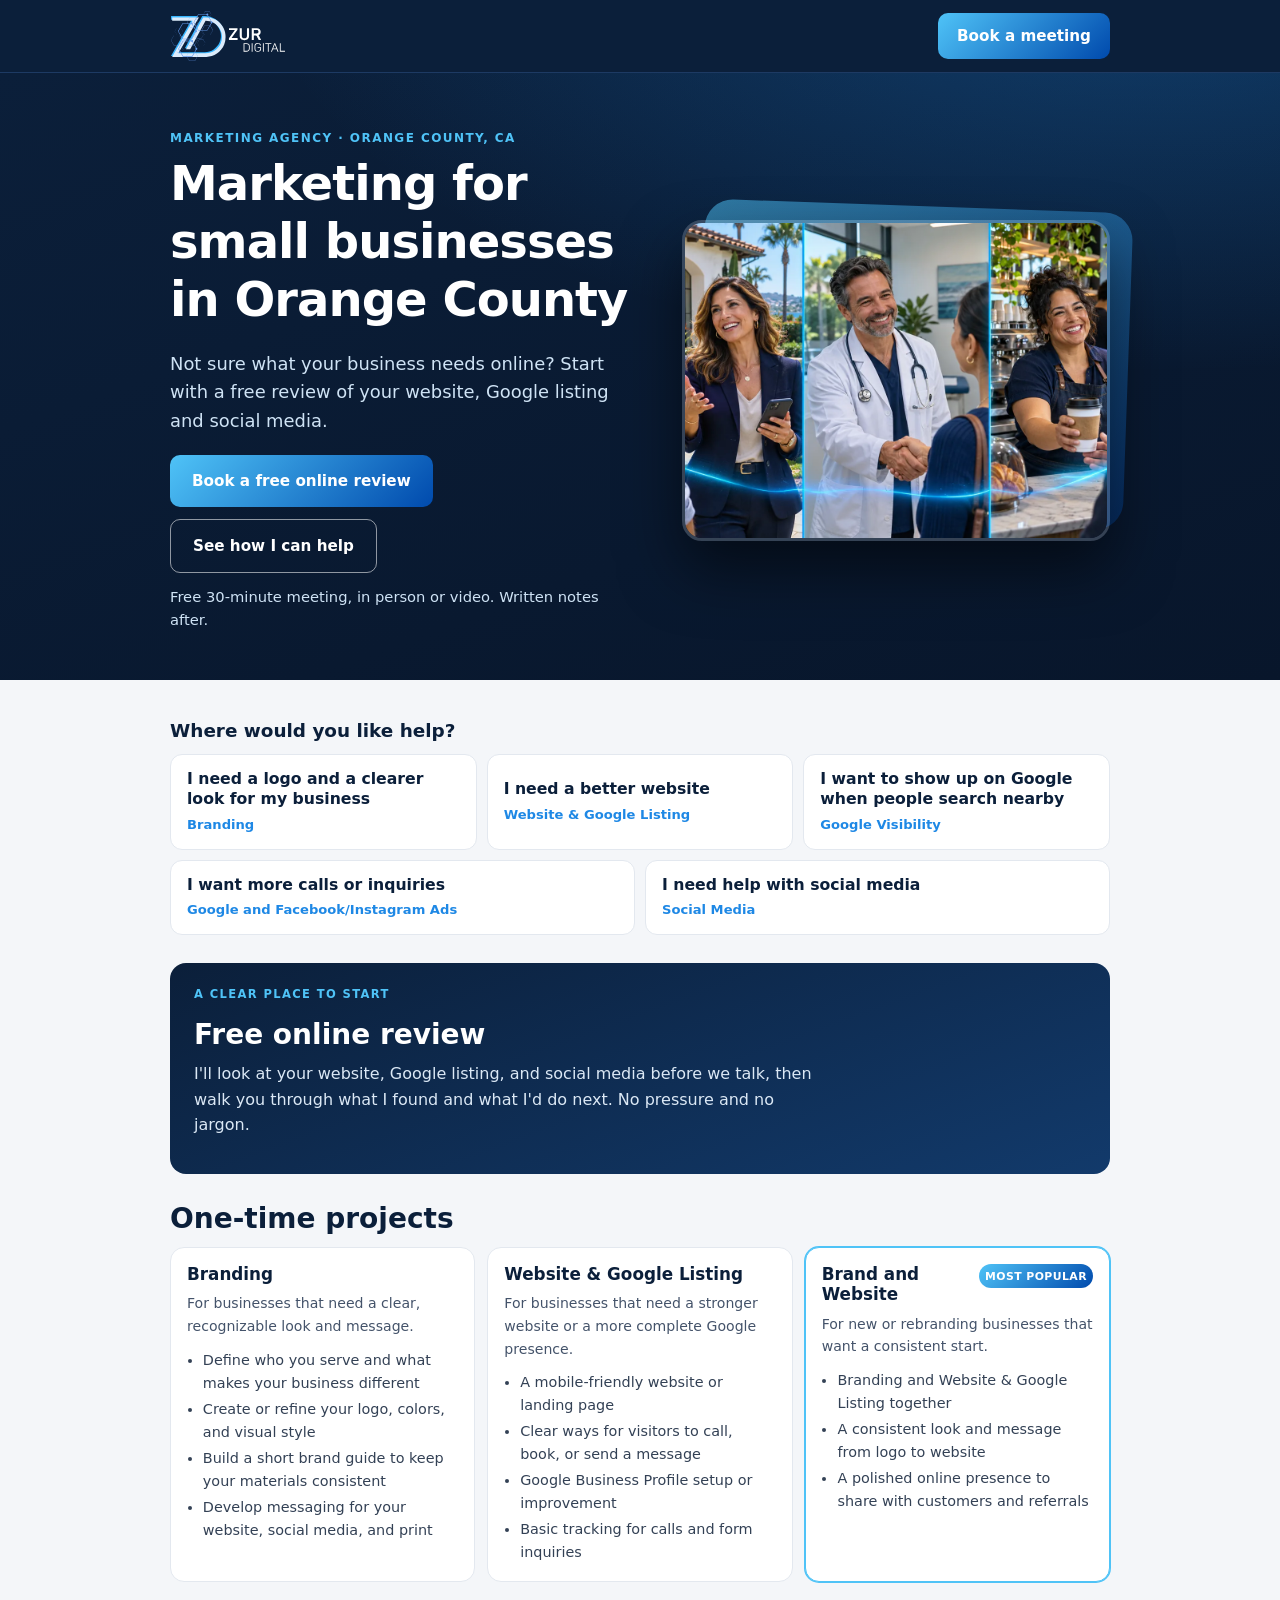
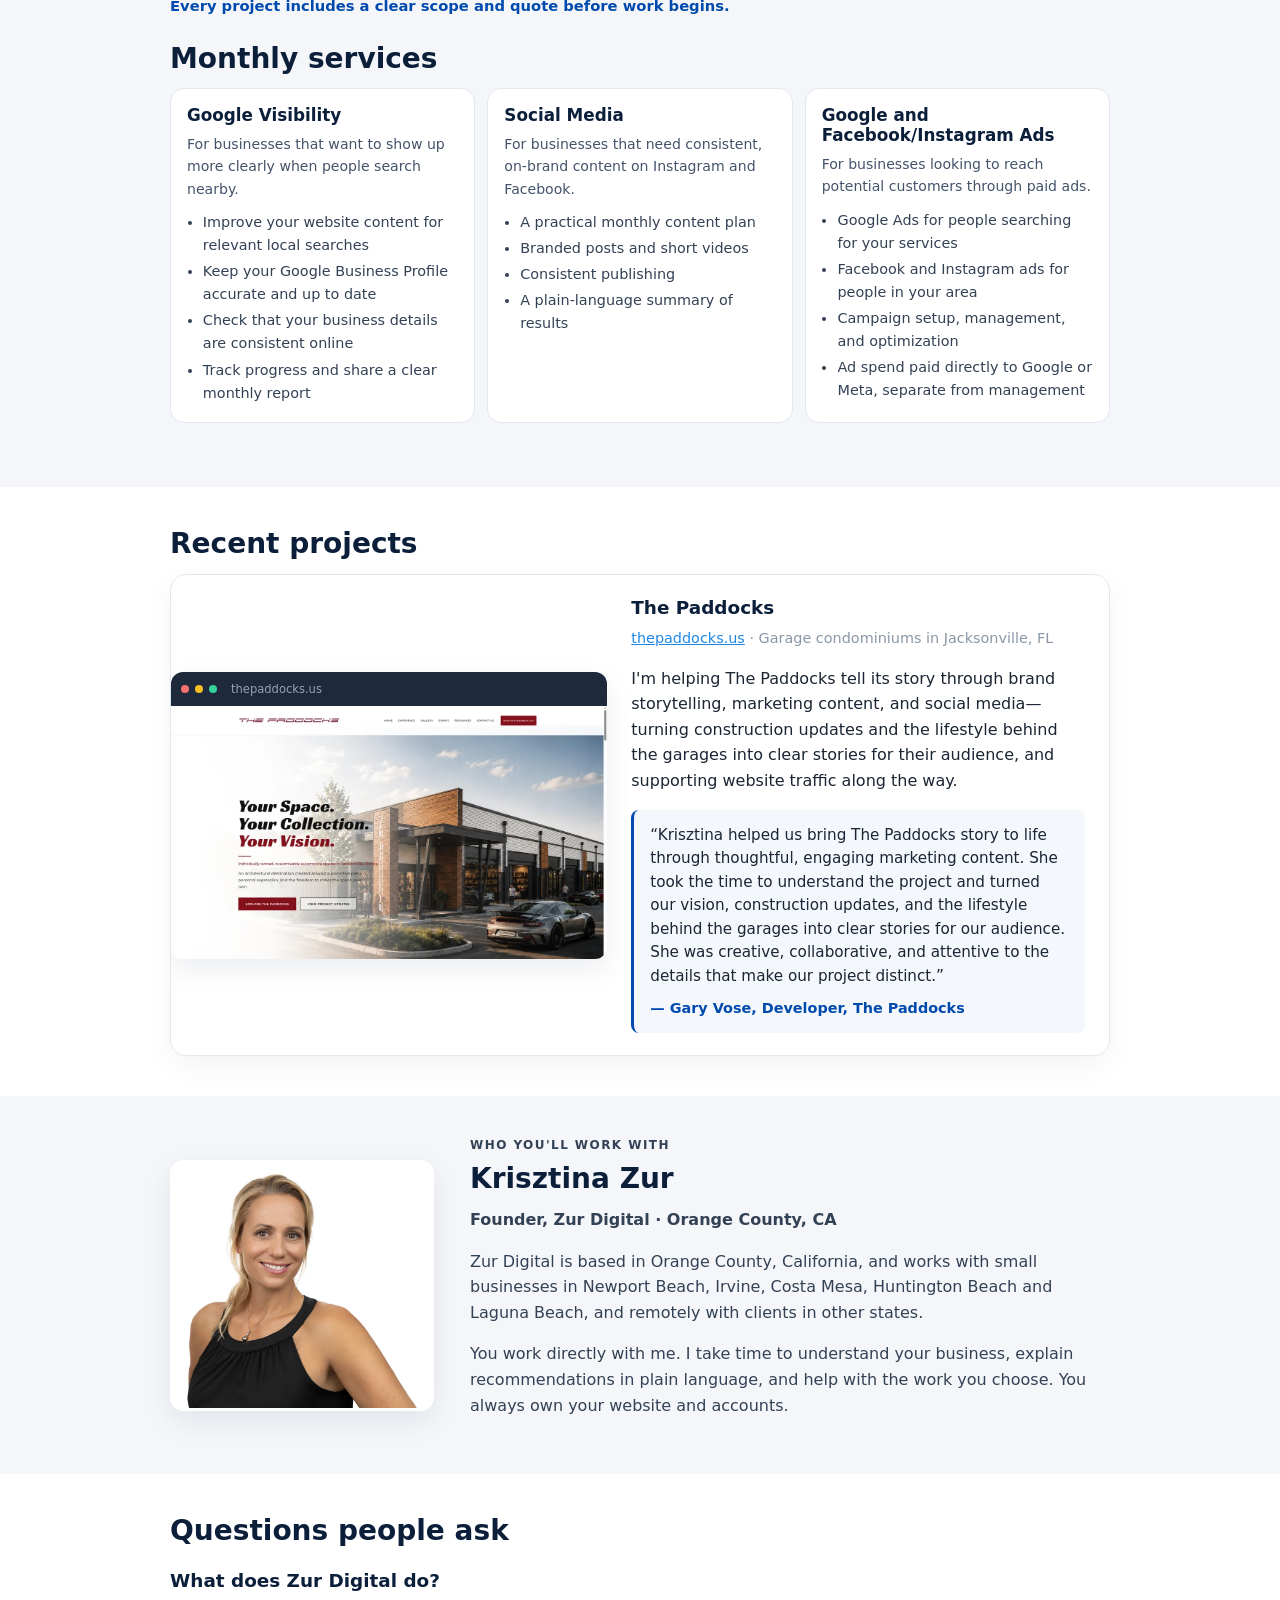
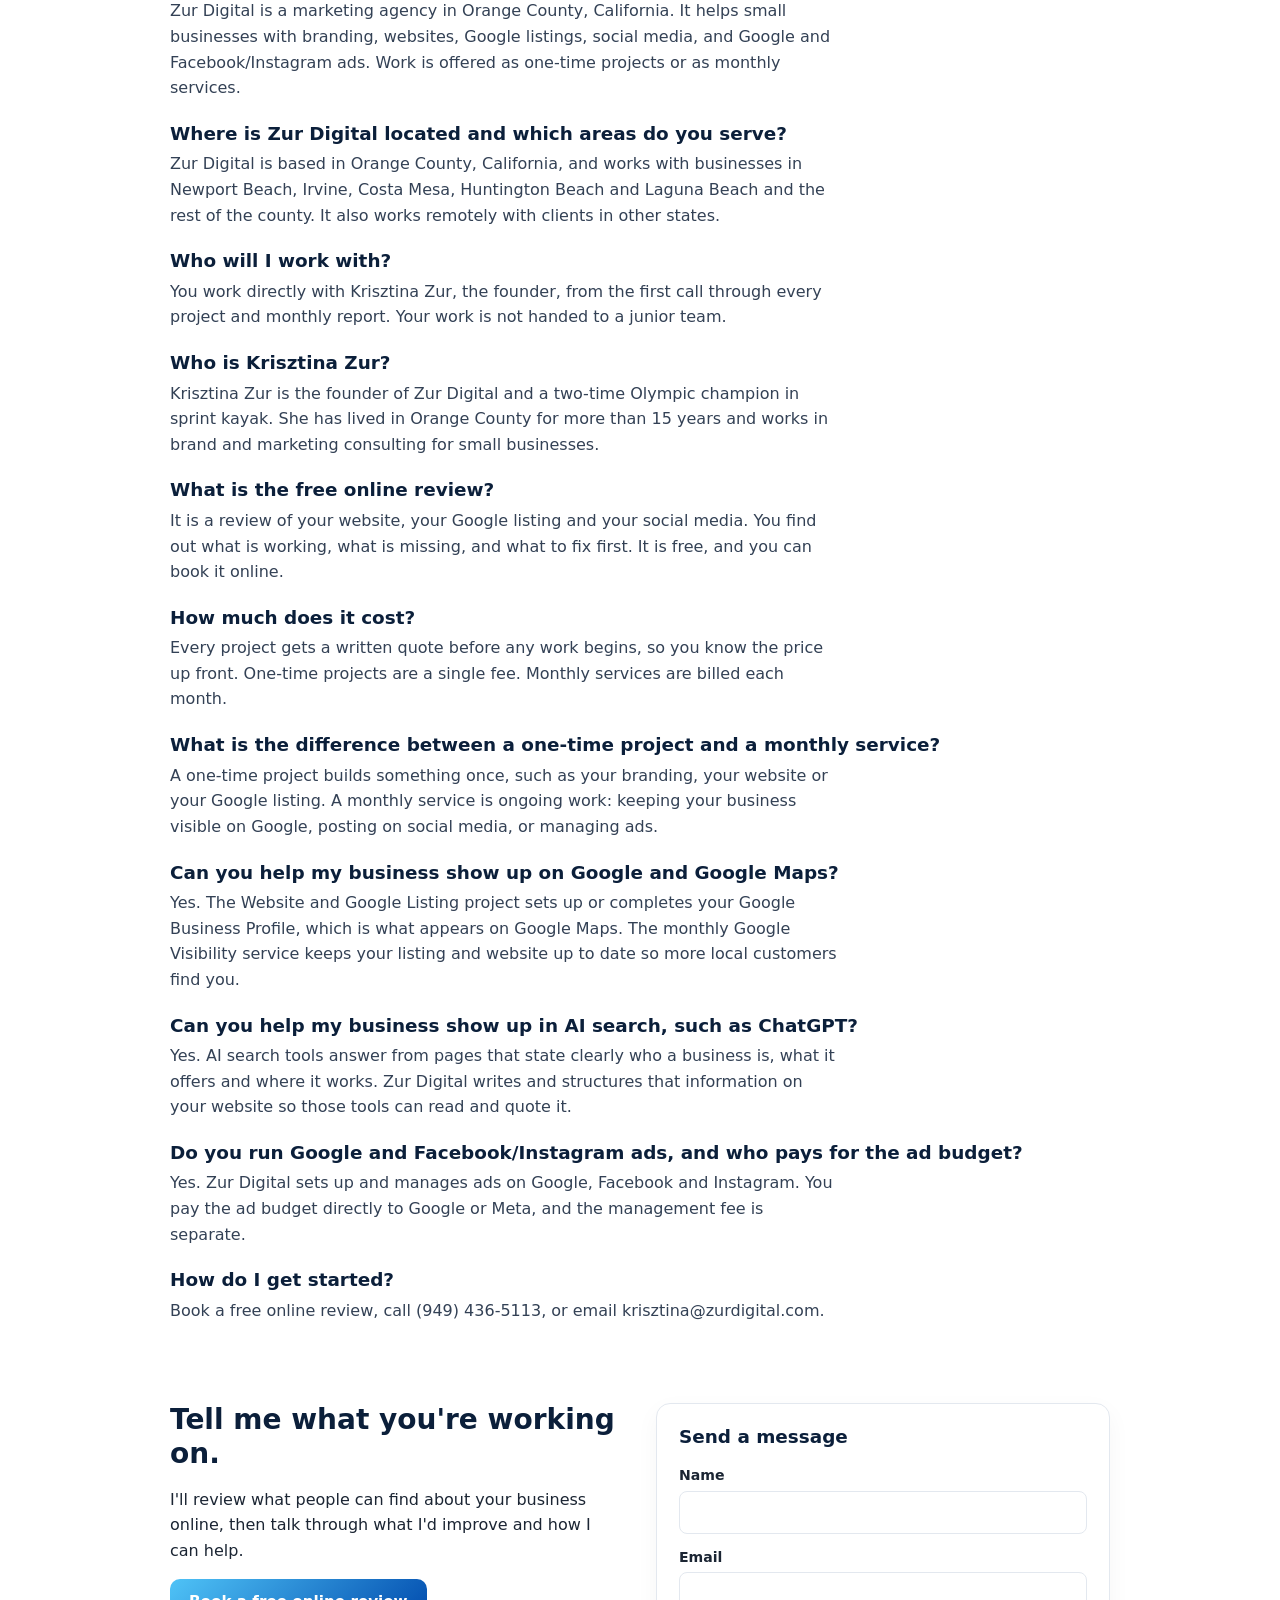
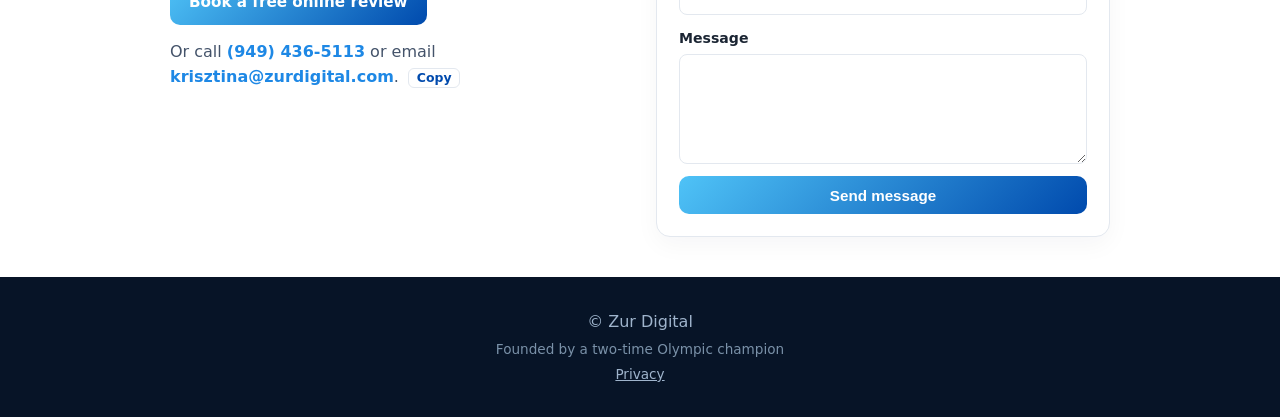
==== commit 2febeffd: "Add a Copy button next to the contact email Lets visitors copy krisztina@zurdigital.com from the con" ====
--- a/index.html
+++ b/index.html
@@ -5,6 +5,31 @@
   function gtag(){dataLayer.push(arguments);}
   gtag('js', new Date());
   gtag('config', 'G-2MHFHZ1X98');
+</script><script>
+document.addEventListener("click", function (e) {
+  var el = e.target.closest && e.target.closest("a,button");
+  if (!el) return;
+  var text = (el.innerText || el.textContent || "").replace(/\s+/g, " ").trim();
+  var href = el.getAttribute("href") || "";
+  var url = el.href || href;
+  var hrefLow = href.toLowerCase();
+  var urlLow = String(url || "").toLowerCase();
+  var params = {transport_type: "beacon", link_text: text, link_url: url};
+  if (
+    text === "Book a free online review" ||
+    text === "Book a meeting" ||
+    hrefLow.indexOf("calendly.com/krisztinazur") !== -1 ||
+    urlLow.indexOf("calendly.com/krisztinazur") !== -1
+  ) {
+    gtag("event", "book_review_click", params);
+  }
+  if (hrefLow.indexOf("tel:") === 0 || urlLow.indexOf("tel:") === 0) {
+    gtag("event", "phone_click", params);
+  }
+  if (hrefLow.indexOf("mailto:") === 0 || urlLow.indexOf("mailto:") === 0) {
+    gtag("event", "email_click", params);
+  }
+});
 </script><meta name="viewport" content="width=device-width,initial-scale=1"><title>Zur Digital | Marketing Agency in Orange County, CA</title><meta name="description" content="Zur Digital is a marketing agency in Orange County, CA. Branding, websites, Google listings, social media and ads for small businesses. Free online review."><link rel="canonical" href="https://zurdigital.com/"><meta property="og:title" content="Zur Digital | Marketing Agency in Orange County, CA"><meta property="og:description" content="Zur Digital is a marketing agency in Orange County, CA. Branding, websites, Google listings, social media and ads for small businesses. Free online review."><meta property="og:type" content="website"><meta property="og:url" content="https://zurdigital.com/"><meta property="og:image" content="https://zurdigital.com/assets/og/zur-digital-og.jpg"><meta property="og:image:width" content="1200"><meta property="og:image:height" content="630"><meta name="twitter:card" content="summary_large_image"><meta name="twitter:image" content="https://zurdigital.com/assets/og/zur-digital-og.jpg"><link rel="icon" href="favicon.svg" type="image/svg+xml"><link rel="stylesheet" href="styles.css"><script type="application/ld+json">{
  "@context": "https://schema.org",
  "@type": "ProfessionalService",
@@ -190,4 +215,45 @@
 <section id="work"><div class="wrap"><h2>Recent projects</h2><article class="work-card"><div class="work-visual"><figure class="browser"><div class="browser-bar"><span></span><span></span><span></span><em>thepaddocks.us</em></div><img src="assets/work/paddocks-1.webp" alt="The Paddocks website" width="1200" height="695" loading="lazy"></figure></div><div class="work-copy"><h3>The Paddocks</h3><p class="tag"><a href="https://thepaddocks.us" target="_blank" rel="noopener">thepaddocks.us</a> · Garage condominiums in Jacksonville, FL</p><p>I'm helping The Paddocks tell its story through brand storytelling, marketing content, and social media—turning construction updates and the lifestyle behind the garages into clear stories for their audience, and supporting website traffic along the way.</p><blockquote class="quote"><p>&ldquo;Krisztina helped us bring The Paddocks story to life through thoughtful, engaging marketing content. She took the time to understand the project and turned our vision, construction updates, and the lifestyle behind the garages into clear stories for our audience. She was creative, collaborative, and attentive to the details that make our project distinct.&rdquo;</p><cite>&mdash; Gary Vose, Developer, The Paddocks</cite></blockquote></div></article></div></section>
 <section id="about" class="alt"><div class="wrap about-grid"><div class="about-photo"><img src="assets/krisztina-zur.webp" alt="Krisztina Zur, founder of Zur Digital" width="800" height="760" loading="lazy"></div><div class="about-copy"><p class="eyebrow">Who you'll work with</p><h2>Krisztina Zur</h2><p class="role">Founder, Zur Digital · Orange County, CA</p><p>Zur Digital is based in Orange County, California, and works with small businesses in Newport Beach, Irvine, Costa Mesa, Huntington Beach and Laguna Beach, and remotely with clients in other states.</p><p>You work directly with me. I take time to understand your business, explain recommendations in plain language, and help with the work you choose. You always own your website and accounts.</p></div></div></section>
 <section id="faq"><div class="wrap"><h2>Questions people ask</h2><h3>What does Zur Digital do?</h3><p>Zur Digital is a marketing agency in Orange County, California. It helps small businesses with branding, websites, Google listings, social media, and Google and Facebook/Instagram ads. Work is offered as one-time projects or as monthly services.</p><h3>Where is Zur Digital located and which areas do you serve?</h3><p>Zur Digital is based in Orange County, California, and works with businesses in Newport Beach, Irvine, Costa Mesa, Huntington Beach and Laguna Beach and the rest of the county. It also works remotely with clients in other states.</p><h3>Who will I work with?</h3><p>You work directly with Krisztina Zur, the founder, from the first call through every project and monthly report. Your work is not handed to a junior team.</p><h3>Who is Krisztina Zur?</h3><p>Krisztina Zur is the founder of Zur Digital and a two-time Olympic champion in sprint kayak. She has lived in Orange County for more than 15 years and works in brand and marketing consulting for small businesses.</p><h3>What is the free online review?</h3><p>It is a review of your website, your Google listing and your social media. You find out what is working, what is missing, and what to fix first. It is free, and you can book it online.</p><h3>How much does it cost?</h3><p>Every project gets a written quote before any work begins, so you know the price up front. One-time projects are a single fee. Monthly services are billed each month.</p><h3>What is the difference between a one-time project and a monthly service?</h3><p>A one-time project builds something once, such as your branding, your website or your Google listing. A monthly service is ongoing work: keeping your business visible on Google, posting on social media, or managing ads.</p><h3>Can you help my business show up on Google and Google Maps?</h3><p>Yes. The Website and Google Listing project sets up or completes your Google Business Profile, which is what appears on Google Maps. The monthly Google Visibility service keeps your listing and website up to date so more local customers find you.</p><h3>Can you help my business show up in AI search, such as ChatGPT?</h3><p>Yes. AI search tools answer from pages that state clearly who a business is, what it offers and where it works. Zur Digital writes and structures that information on your website so those tools can read and quote it.</p><h3>Do you run Google and Facebook/Instagram ads, and who pays for the ad budget?</h3><p>Yes. Zur Digital sets up and manages ads on Google, Facebook and Instagram. You pay the ad budget directly to Google or Meta, and the management fee is separate.</p><h3>How do I get started?</h3><p>Book a free online review, call (949) 436-5113, or email krisztina@zurdigital.com.</p></div></section>
-<section id="contact"><div class="wrap contact-grid"><div class="contact-info"><h2>Tell me what you're working on.</h2><p>I'll review what people can find about your business online, then talk through what I'd improve and how I can help.</p><a class="btn" href="https://calendly.com/krisztinazur/new-meeting" target="_blank" rel="noopener">Book a free online review</a><p class="or-reach">Or call <a href="tel:+19494365113">(949) 436-5113</a> or email <a href="mailto:krisztina@zurdigital.com">krisztina@zurdigital.com</a>.</p></div><form name="contact" method="POST" data-netlify="true" netlify-honeypot="bot-field" action="/thanks.html" hidden aria-hidden="true"><input type="hidden" name="form-name" value="contact"><input name="bot-field"><input name="name"><input type="email" name="email"><textarea name="message"></textarea></form><form class="form" name="contact" method="POST" action="/thanks.html"><input type="hidden" name="form-name" value="contact"><p class="hp"><label>Don't fill this out <input name="bot-field"></label></p><h3>Send a message</h3><label>Name<input name="name" required autocomplete="name"></label><label>Email<input type="email" name="email" required autocomplete="email"></label><label>Message<textarea name="message" rows="4" required></textarea></label><button class="btn" type="submit">Send message</button></form></div></section></main><footer class="ftr"><div class="wrap"><p>© Zur Digital</p><p class="small">Founded by a two-time Olympic champion</p><p class="small ftr-links"><a href="privacy.html">Privacy</a></p></div></footer></body></html>+<section id="contact"><div class="wrap contact-grid"><div class="contact-info"><h2>Tell me what you're working on.</h2><p>I'll review what people can find about your business online, then talk through what I'd improve and how I can help.</p><a class="btn" href="https://calendly.com/krisztinazur/new-meeting" target="_blank" rel="noopener">Book a free online review</a><p class="or-reach">Or call <a href="tel:+19494365113">(949) 436-5113</a> or email <a href="mailto:krisztina@zurdigital.com">krisztina@zurdigital.com</a>. <button type="button" class="copy-email" data-email="krisztina@zurdigital.com" aria-label="Copy email address">Copy</button><span class="copy-email-status" aria-live="polite"></span></p></div><form name="contact" method="POST" data-netlify="true" netlify-honeypot="bot-field" action="/thanks.html" hidden aria-hidden="true"><input type="hidden" name="form-name" value="contact"><input name="bot-field"><input name="name"><input type="email" name="email"><textarea name="message"></textarea></form><form class="form" name="contact" method="POST" action="/thanks.html"><input type="hidden" name="form-name" value="contact"><p class="hp"><label>Don't fill this out <input name="bot-field"></label></p><h3>Send a message</h3><label>Name<input name="name" required autocomplete="name"></label><label>Email<input type="email" name="email" required autocomplete="email"></label><label>Message<textarea name="message" rows="4" required></textarea></label><button class="btn" type="submit">Send message</button></form></div></section><script>
+(function () {
+  var btn = document.querySelector(".copy-email");
+  if (!btn) return;
+  var status = document.querySelector(".copy-email-status");
+  var resetTimer;
+  function fallbackCopy(text) {
+    var ta = document.createElement("textarea");
+    ta.value = text;
+    ta.setAttribute("readonly", "");
+    ta.style.position = "fixed";
+    ta.style.left = "-9999px";
+    document.body.appendChild(ta);
+    ta.select();
+    ta.setSelectionRange(0, ta.value.length);
+    var ok = false;
+    try { ok = document.execCommand("copy"); } catch (err) {}
+    document.body.removeChild(ta);
+    return ok;
+  }
+  function copied() {
+    btn.textContent = "Copied!";
+    if (status) status.textContent = "Copied!";
+    if (typeof gtag === "function") gtag("event", "email_copy");
+    clearTimeout(resetTimer);
+    resetTimer = setTimeout(function () {
+      btn.textContent = "Copy";
+      if (status) status.textContent = "";
+    }, 2000);
+  }
+  btn.addEventListener("click", function () {
+    var email = btn.getAttribute("data-email") || "krisztina@zurdigital.com";
+    if (navigator.clipboard && navigator.clipboard.writeText) {
+      navigator.clipboard.writeText(email).then(copied).catch(function () {
+        if (fallbackCopy(email)) copied();
+      });
+    } else if (fallbackCopy(email)) {
+      copied();
+    }
+  });
+})();
+</script></main><footer class="ftr"><div class="wrap"><p>© Zur Digital</p><p class="small">Founded by a two-time Olympic champion</p><p class="small ftr-links"><a href="privacy.html">Privacy</a></p></div></footer></body></html>
--- a/styles.css
+++ b/styles.css
@@ -128,6 +128,22 @@
 .meet-line{margin:0 0 14px;font-weight:600;color:var(--navy)}
 .or-reach{margin:14px 0 0;color:#44536a}
 .or-reach a{font-weight:600;text-decoration:none}
+.copy-email{
+  display:inline-flex;align-items:center;justify-content:center;
+  position:relative;margin:0 0 0 .35em;padding:.15em .6em;
+  font:inherit;font-size:.78rem;font-weight:600;line-height:1.2;
+  color:var(--brand);background:#fff;border:1px solid var(--g2);
+  border-radius:6px;cursor:pointer;vertical-align:middle;
+}
+.copy-email::before{content:"";position:absolute;top:-8px;right:-8px;bottom:-8px;left:0}
+.copy-email:hover{border-color:var(--blue);background:#f4f8fc}
+.copy-email:focus{outline:2px solid var(--sky);outline-offset:2px}
+.copy-email:focus:not(:focus-visible){outline:none}
+.copy-email:focus-visible{outline:2px solid var(--sky);outline-offset:2px}
+.copy-email-status{
+  position:absolute;width:1px;height:1px;padding:0;margin:-1px;
+  overflow:hidden;clip:rect(0,0,0,0);white-space:nowrap;border:0;
+}
 
 /* Recent work */
 .work-card{
@@ -211,6 +227,7 @@
   .about-photo{display:flex;justify-content:center}
   .about-copy p{margin-left:auto;margin-right:auto}
   .work-card,.contact-grid{grid-template-columns:1fr}
+  .copy-email{min-height:44px;min-width:44px;padding:.35em .8em}
   section{padding:32px 0}
   .nav{min-height:64px}
   .logoimg{height:44px}
